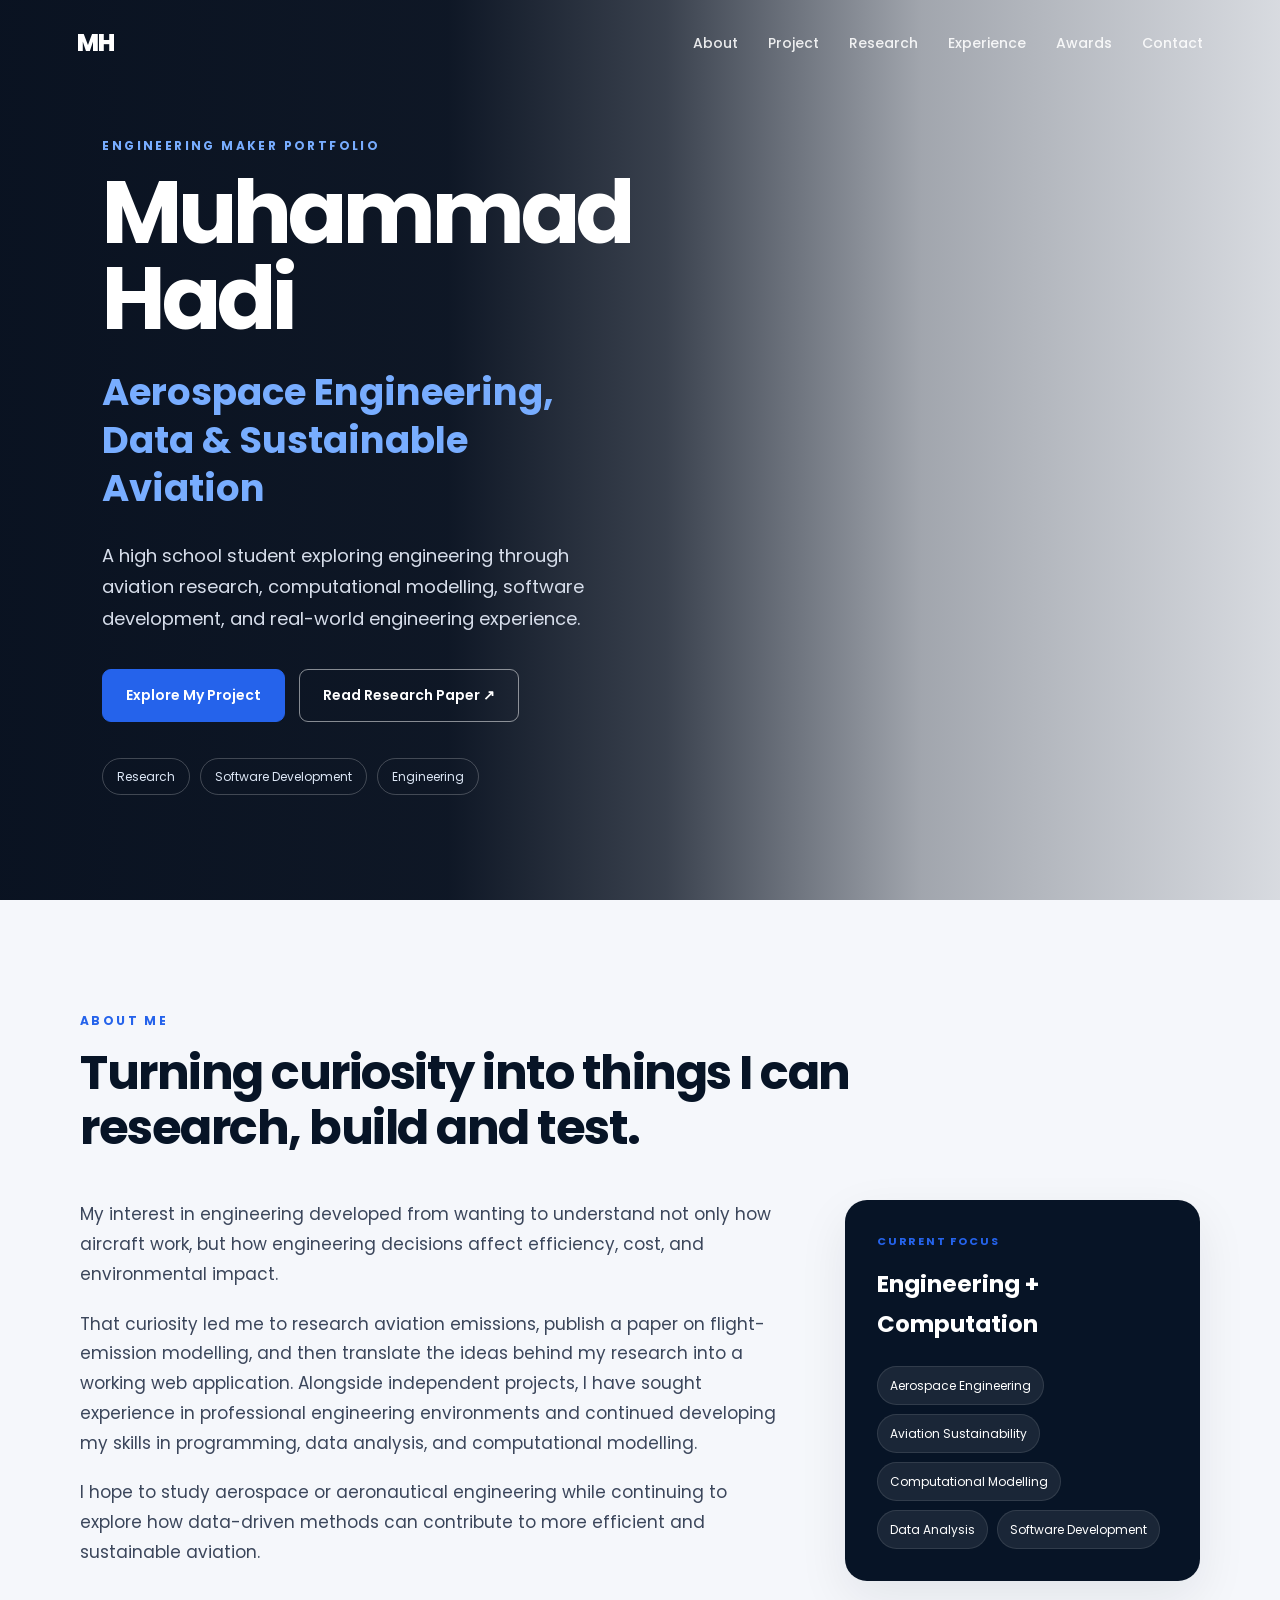
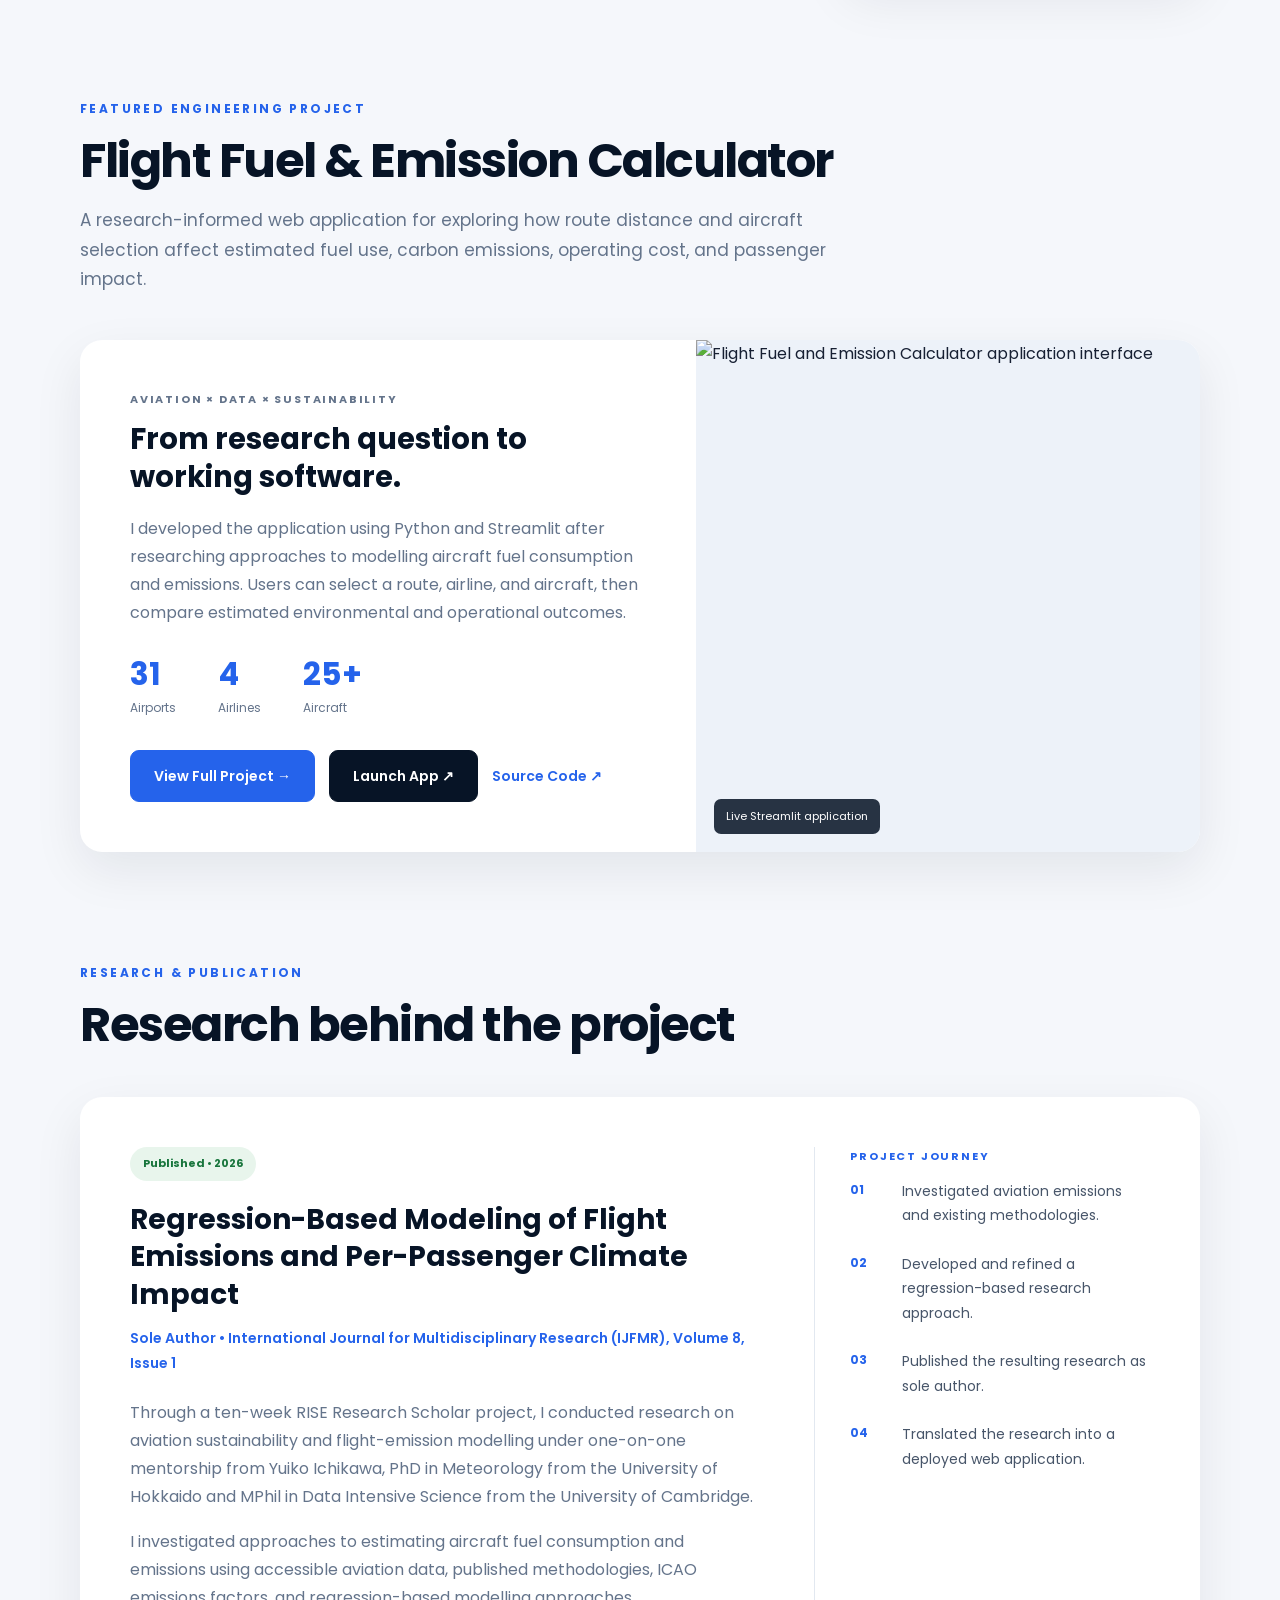
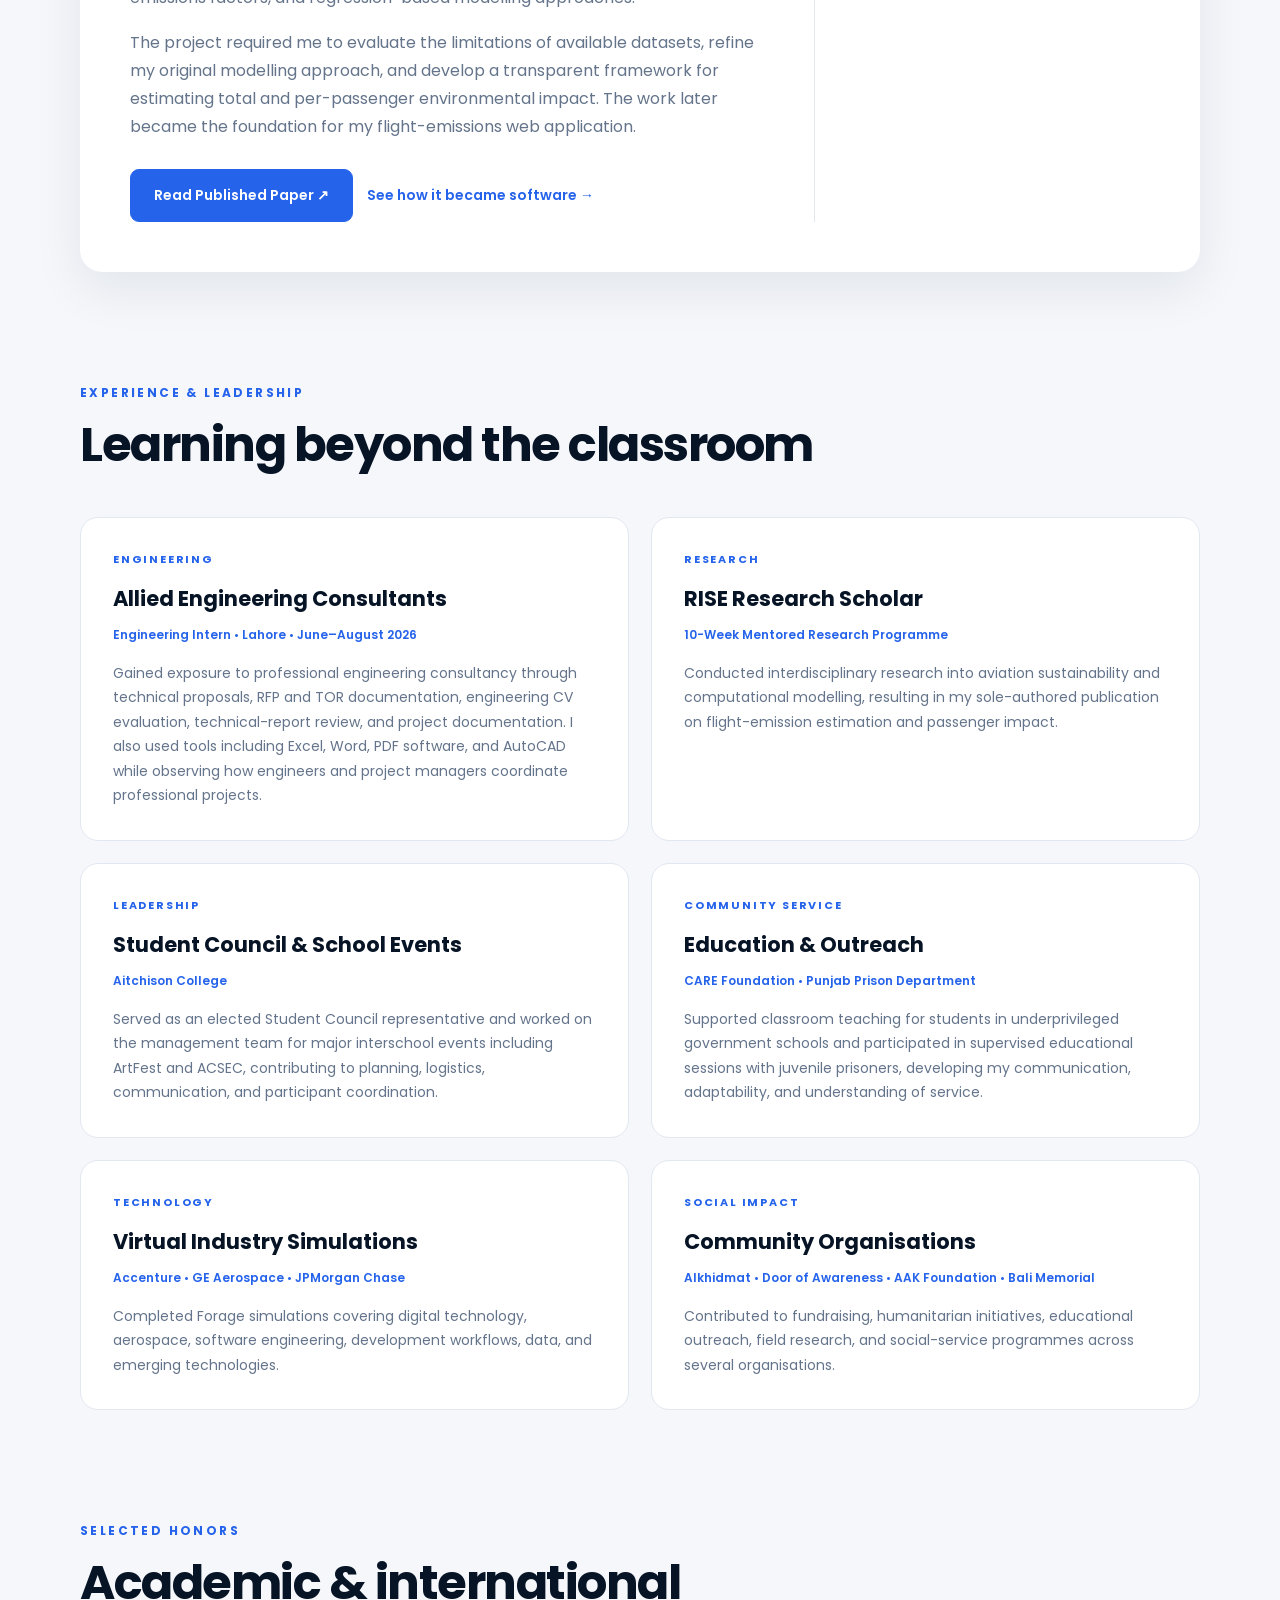
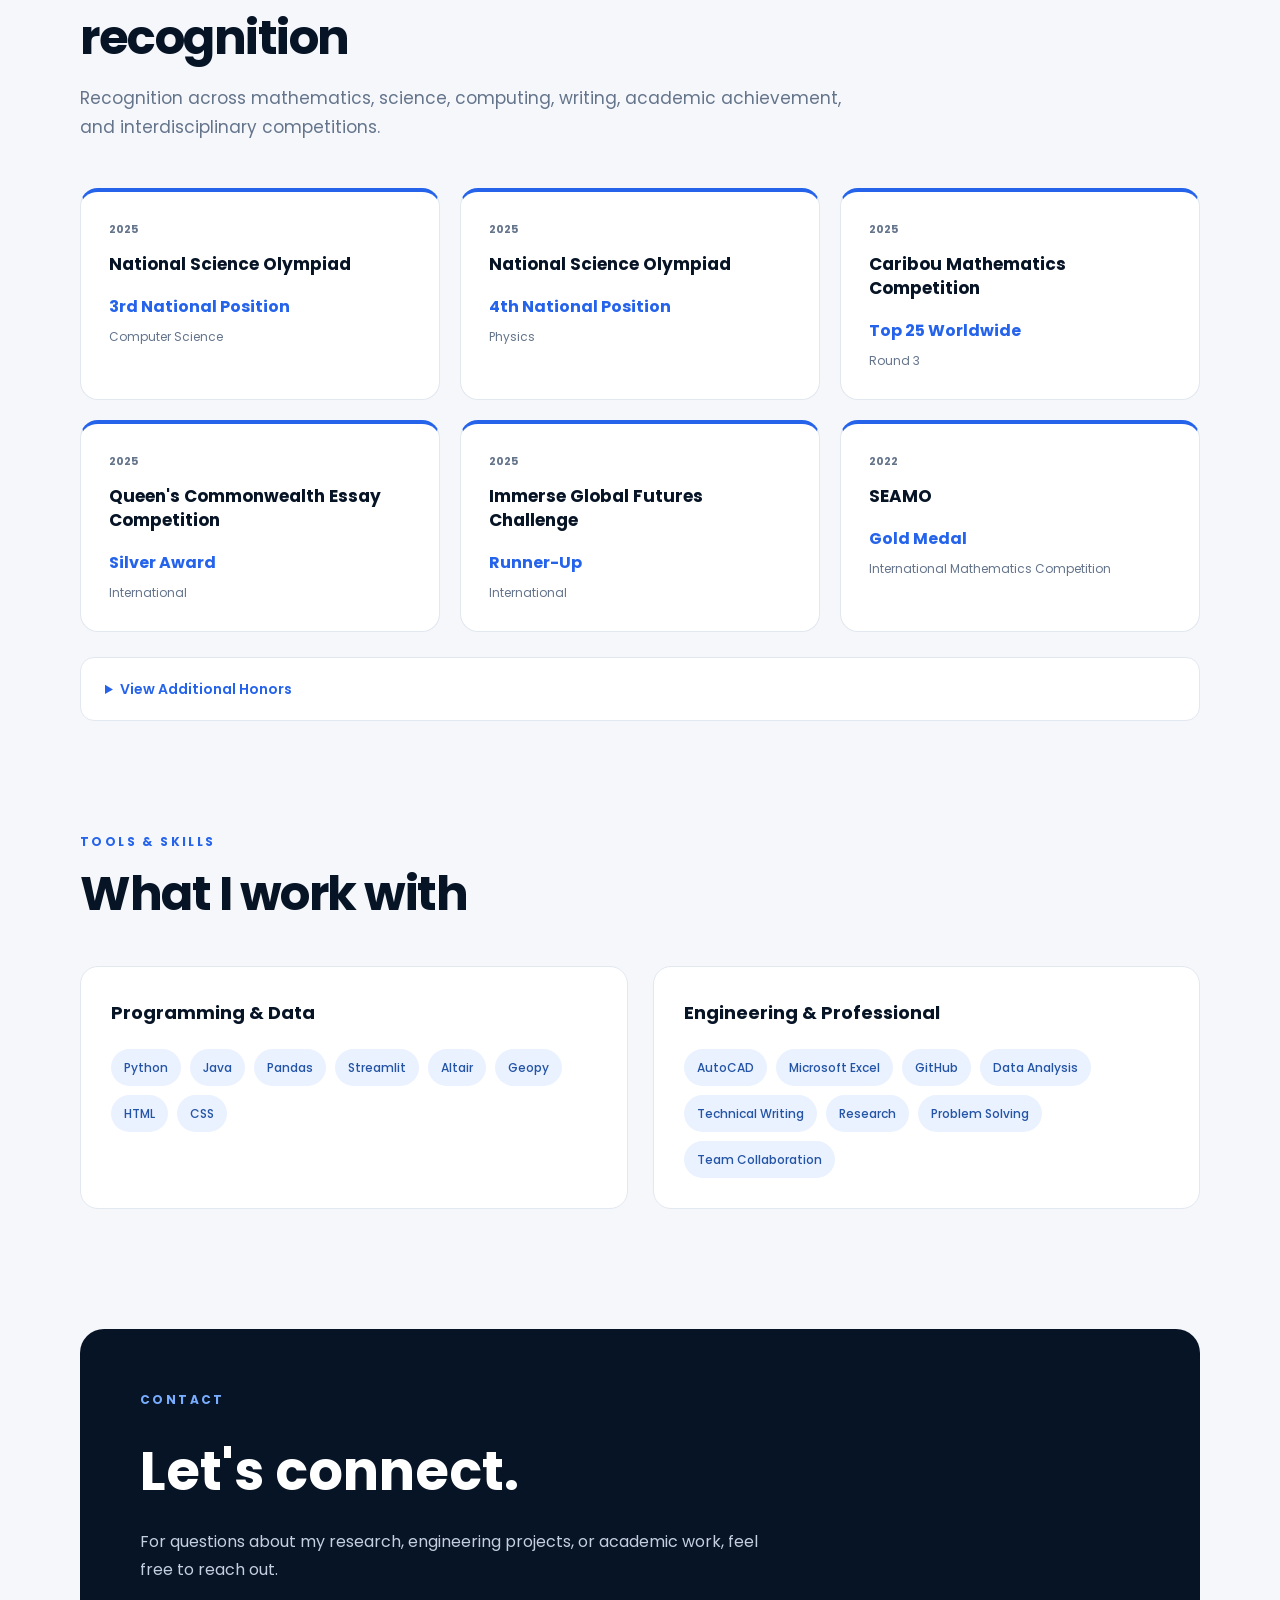
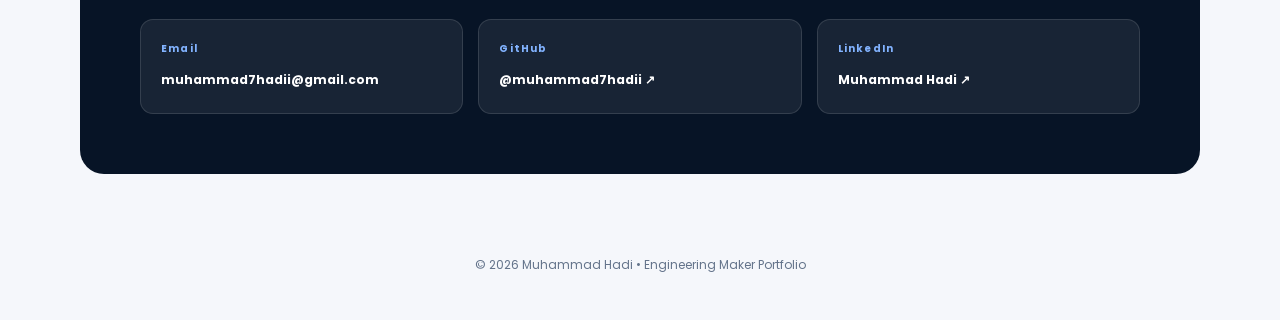
==== index.html @ c199e60f "Update index.html" ====
<!DOCTYPE html>
<html lang="en">

<head>
    <meta charset="UTF-8">
    <meta name="viewport" content="width=device-width, initial-scale=1.0">

    <title>Muhammad Hadi | Engineering Maker Portfolio</title>

    <meta
        name="description"
        content="Muhammad Hadi's engineering maker portfolio featuring aviation emissions research, software development, engineering experience, awards, and technical projects."
    >

    <link rel="preconnect" href="https://fonts.googleapis.com">
    <link rel="preconnect" href="https://fonts.gstatic.com" crossorigin>

    <link
        href="https://fonts.googleapis.com/css2?family=Poppins:wght@300;400;500;600;700;800&display=swap"
        rel="stylesheet"
    >

    <link rel="stylesheet" href="style.css">
</head>

<body>

<a class="skip-link" href="#main">Skip to content</a>


<!-- =========================================================
     HERO
========================================================= -->

<header class="hero" id="home">

    <nav class="site-nav">

        <div class="nav-inner">

            <a class="brand" href="#home">MH</a>

            <button
                class="menu-toggle"
                aria-label="Open navigation menu"
                aria-expanded="false"
                aria-controls="site-menu"
            >
                <span></span>
                <span></span>
                <span></span>
            </button>

            <div class="nav-links" id="site-menu">
                <a href="#about">About</a>
                <a href="#project">Project</a>
                <a href="#research">Research</a>
                <a href="#experience">Experience</a>
                <a href="#awards">Awards</a>
                <a href="#contact">Contact</a>
            </div>

        </div>

    </nav>


    <div class="hero-content">

        <p class="eyebrow light-eyebrow">
            ENGINEERING MAKER PORTFOLIO
        </p>

        <h1>Muhammad Hadi</h1>

        <h2>
            Aerospace Engineering,
            Data & Sustainable Aviation
        </h2>

        <p class="hero-lead">
            A high school student exploring engineering through
            aviation research, computational modelling, software
            development, and real-world engineering experience.
        </p>

        <div class="hero-buttons">

            <a href="#project" class="btn">
                Explore My Project
            </a>

            <a
                href="https://www.ijfmr.com/research-paper.php?id=67871"
                target="_blank"
                rel="noopener noreferrer"
                class="btn secondary"
            >
                Read Research Paper ↗
            </a>

        </div>

        <div class="hero-tags">
            <span>Research</span>
            <span>Software Development</span>
            <span>Engineering</span>
        </div>

    </div>

</header>


<main id="main">


<!-- =========================================================
     ABOUT
========================================================= -->

<section class="content-section" id="about">

    <div class="section-heading">

        <p class="eyebrow">ABOUT ME</p>

        <h2>
            Turning curiosity into things I can
            research, build and test.
        </h2>

    </div>


    <div class="about-grid">

        <div class="about-copy">

            <p>
                My interest in engineering developed from wanting to understand
                not only how aircraft work, but how engineering decisions affect
                efficiency, cost, and environmental impact.
            </p>

            <p>
                That curiosity led me to research aviation emissions, publish a
                paper on flight-emission modelling, and then translate the ideas
                behind my research into a working web application. Alongside
                independent projects, I have sought experience in professional
                engineering environments and continued developing my skills in
                programming, data analysis, and computational modelling.
            </p>

            <p>
                I hope to study aerospace or aeronautical engineering while
                continuing to explore how data-driven methods can contribute to
                more efficient and sustainable aviation.
            </p>

        </div>


        <aside class="focus-card">

            <p class="card-label">CURRENT FOCUS</p>

            <h3>Engineering + Computation</h3>

            <div class="focus-list">
                <span>Aerospace Engineering</span>
                <span>Aviation Sustainability</span>
                <span>Computational Modelling</span>
                <span>Data Analysis</span>
                <span>Software Development</span>
            </div>

        </aside>

    </div>

</section>


<!-- =========================================================
     FEATURED PROJECT
========================================================= -->

<section class="content-section" id="project">

    <div class="section-heading">

        <p class="eyebrow">FEATURED ENGINEERING PROJECT</p>

        <h2>Flight Fuel & Emission Calculator</h2>

        <p class="section-intro">
            A research-informed web application for exploring how route
            distance and aircraft selection affect estimated fuel use,
            carbon emissions, operating cost, and passenger impact.
        </p>

    </div>


    <div class="project-showcase">

        <div class="project-copy">

            <p class="card-label">
                AVIATION × DATA × SUSTAINABILITY
            </p>

            <h3>From research question to working software.</h3>

            <p>
                I developed the application using Python and Streamlit after
                researching approaches to modelling aircraft fuel consumption
                and emissions. Users can select a route, airline, and aircraft,
                then compare estimated environmental and operational outcomes.
            </p>


            <div class="project-stats">

                <div class="stat">
                    <strong>31</strong>
                    <span>Airports</span>
                </div>

                <div class="stat">
                    <strong>4</strong>
                    <span>Airlines</span>
                </div>

                <div class="stat">
                    <strong>25+</strong>
                    <span>Aircraft</span>
                </div>

            </div>


            <div class="button-row">

                <a
                    href="project.html"
                    target="_blank"
                    class="btn"
                >
                    View Full Project →
                </a>

                <a
                    href="https://flight-emissions-app-g4cgwpxcgribp68v5itqky.streamlit.app/"
                    target="_blank"
                    rel="noopener noreferrer"
                    class="btn dark-btn"
                >
                    Launch App ↗
                </a>

                <a
                    href="https://github.com/mhadijaz69/flight-emissions-app"
                    target="_blank"
                    rel="noopener noreferrer"
                    class="text-link"
                >
                    Source Code ↗
                </a>

            </div>

        </div>


        <div class="project-thumbnail">

            <img
                src="app-screenshot.png"
                alt="Flight Fuel and Emission Calculator application interface"
            >

            <div class="thumbnail-caption">
                Live Streamlit application
            </div>

        </div>

    </div>

</section>


<!-- =========================================================
     RESEARCH
========================================================= -->

<section class="content-section" id="research">

    <div class="section-heading">

        <p class="eyebrow">RESEARCH & PUBLICATION</p>

        <h2>Research behind the project</h2>

    </div>


    <article class="research-card">

        <div class="research-details">

            <span class="status-badge">Published • 2026</span>

            <h3>
                Regression-Based Modeling of Flight Emissions
                and Per-Passenger Climate Impact
            </h3>

            <p class="publication-line">
                Sole Author • International Journal for Multidisciplinary
                Research (IJFMR), Volume 8, Issue 1
            </p>
            
            <p>
              Through a ten-week RISE Research Scholar project, I conducted
              research on aviation sustainability and flight-emission modelling
              under one-on-one mentorship from Yuiko Ichikawa, PhD in Meteorology
              from the University of Hokkaido and MPhil in Data Intensive Science
              from the University of Cambridge.
            </p>

             <p>
             I investigated approaches to estimating aircraft fuel consumption
             and emissions using accessible aviation data, published methodologies,
             ICAO emissions factors, and regression-based modelling approaches.
            </p>

            <p>
                The project required me to evaluate the limitations of available
                datasets, refine my original modelling approach, and develop a
                transparent framework for estimating total and per-passenger
                environmental impact. The work later became the foundation for
                my flight-emissions web application.
            </p>


            <div class="button-row">

                <a
                    href="https://www.ijfmr.com/research-paper.php?id=67871"
                    target="_blank"
                    rel="noopener noreferrer"
                    class="btn"
                >
                    Read Published Paper ↗
                </a>

                <a href="project.html" class="text-link">
                    See how it became software →
                </a>

            </div>

        </div>


        <div class="research-journey">

            <p class="card-label">PROJECT JOURNEY</p>

            <div class="journey-item">
                <span>01</span>
                <p>Investigated aviation emissions and existing methodologies.</p>
            </div>

            <div class="journey-item">
                <span>02</span>
                <p>Developed and refined a regression-based research approach.</p>
            </div>

            <div class="journey-item">
                <span>03</span>
                <p>Published the resulting research as sole author.</p>
            </div>

            <div class="journey-item">
                <span>04</span>
                <p>Translated the research into a deployed web application.</p>
            </div>

        </div>

    </article>

</section>


<!-- =========================================================
     EXPERIENCE
========================================================= -->

<section class="content-section" id="experience">

    <div class="section-heading">

        <p class="eyebrow">EXPERIENCE & LEADERSHIP</p>

        <h2>Learning beyond the classroom</h2>

    </div>


    <div class="experience-grid">


        <article class="experience-card">

            <p class="card-label">ENGINEERING</p>

            <h3>Allied Engineering Consultants</h3>

            <p class="experience-meta">
                Engineering Intern • Lahore • June–August 2026
            </p>

            <p>
                Gained exposure to professional engineering consultancy through
                technical proposals, RFP and TOR documentation, engineering CV
                evaluation, technical-report review, and project documentation.
                I also used tools including Excel, Word, PDF software, and
                AutoCAD while observing how engineers and project managers
                coordinate professional projects.
            </p>

        </article>


        <article class="experience-card">

            <p class="card-label">RESEARCH</p>

            <h3>RISE Research Scholar</h3>

            <p class="experience-meta">
                10-Week Mentored Research Programme
            </p>

            <p>
                Conducted interdisciplinary research into aviation sustainability
                and computational modelling, resulting in my sole-authored
                publication on flight-emission estimation and passenger impact.
            </p>

        </article>


        <article class="experience-card">

            <p class="card-label">LEADERSHIP</p>

            <h3>Student Council & School Events</h3>

            <p class="experience-meta">
                Aitchison College
            </p>

            <p>
                Served as an elected Student Council representative and worked
                on the management team for major interschool events including
                ArtFest and ACSEC, contributing to planning, logistics,
                communication, and participant coordination.
            </p>

        </article>


        <article class="experience-card">

            <p class="card-label">COMMUNITY SERVICE</p>

            <h3>Education & Outreach</h3>

            <p class="experience-meta">
                CARE Foundation • Punjab Prison Department
            </p>

            <p>
                Supported classroom teaching for students in underprivileged
                government schools and participated in supervised educational
                sessions with juvenile prisoners, developing my communication,
                adaptability, and understanding of service.
            </p>

        </article>


        <article class="experience-card">

            <p class="card-label">TECHNOLOGY</p>

            <h3>Virtual Industry Simulations</h3>

            <p class="experience-meta">
                Accenture • GE Aerospace • JPMorgan Chase
            </p>

            <p>
                Completed Forage simulations covering digital technology,
                aerospace, software engineering, development workflows,
                data, and emerging technologies.
            </p>

        </article>


        <article class="experience-card">

            <p class="card-label">SOCIAL IMPACT</p>

            <h3>Community Organisations</h3>

            <p class="experience-meta">
                Alkhidmat • Door of Awareness • AAK Foundation • Bali Memorial
            </p>

            <p>
                Contributed to fundraising, humanitarian initiatives,
                educational outreach, field research, and social-service
                programmes across several organisations.
            </p>

        </article>

    </div>

</section>


<!-- =========================================================
     AWARDS
========================================================= -->

<section class="content-section" id="awards">

    <div class="section-heading">

        <p class="eyebrow">SELECTED HONORS</p>

        <h2>Academic & international recognition</h2>

        <p class="section-intro">
            Recognition across mathematics, science, computing,
            writing, academic achievement, and interdisciplinary competitions.
        </p>

    </div>


    <div class="award-grid">

        <article class="award-card">
            <span class="award-year">2025</span>
            <h3>National Science Olympiad</h3>
            <strong>3rd National Position</strong>
            <p>Computer Science</p>
        </article>

        <article class="award-card">
            <span class="award-year">2025</span>
            <h3>National Science Olympiad</h3>
            <strong>4th National Position</strong>
            <p>Physics</p>
        </article>

        <article class="award-card">
            <span class="award-year">2025</span>
            <h3>Caribou Mathematics Competition</h3>
            <strong>Top 25 Worldwide</strong>
            <p>Round 3</p>
        </article>

        <article class="award-card">
            <span class="award-year">2025</span>
            <h3>Queen's Commonwealth Essay Competition</h3>
            <strong>Silver Award</strong>
            <p>International</p>
        </article>

        <article class="award-card">
            <span class="award-year">2025</span>
            <h3>Immerse Global Futures Challenge</h3>
            <strong>Runner-Up</strong>
            <p>International</p>
        </article>

        <article class="award-card">
            <span class="award-year">2022</span>
            <h3>SEAMO</h3>
            <strong>Gold Medal</strong>
            <p>International Mathematics Competition</p>
        </article>

    </div>


    <details class="additional-awards">

        <summary>View Additional Honors</summary>

        <div class="additional-awards-grid">

            <div>
                <strong>Aitchison College Academic Blazer</strong>
                <span>Outstanding O-Level Academic Achievement • 2025</span>
            </div>

            <div>
                <strong>Immerse Education Essay Competition</strong>
                <span>Honours List • 2025</span>
            </div>

            <div>
                <strong>TeenEagle</strong>
                <span>Honourable Mention • International • 2025</span>
            </div>

            <div>
                <strong>Owlypia</strong>
                <span>Bronze Winner • International • 2025</span>
            </div>

            <div>
                <strong>Caribou Mathematics Competition</strong>
                <span>Top 40 Worldwide • Round 2 • 2024</span>
            </div>

            <div>
                <strong>International Maths Challenge</strong>
                <span>Honourable Mention • Category 4 • 2024</span>
            </div>

            <div>
                <strong>National Science Olympiad</strong>
                <span>Certificate of Appreciation • 2024</span>
            </div>

            <div>
                <strong>IKLC</strong>
                <span>Special Ballpoint Award • 2022</span>
            </div>

            <div>
                <strong>IKSC</strong>
                <span>Special Ballpoint Award • 2022</span>
            </div>

            <div>
                <strong>Kangaroo Mathematics Contest</strong>
                <span>Happy Cube Award • 2022</span>
            </div>

        </div>

    </details>

</section>


<!-- =========================================================
     SKILLS
========================================================= -->

<section class="content-section" id="skills">

    <div class="section-heading">

        <p class="eyebrow">TOOLS & SKILLS</p>

        <h2>What I work with</h2>

    </div>


    <div class="skills-wrapper">

        <div class="skill-group">

            <h3>Programming & Data</h3>

            <div class="skill-tags">
                <span>Python</span>
                <span>Java</span>
                <span>Pandas</span>
                <span>Streamlit</span>
                <span>Altair</span>
                <span>Geopy</span>
                <span>HTML</span>
                <span>CSS</span>
            </div>

        </div>


        <div class="skill-group">

            <h3>Engineering & Professional</h3>

            <div class="skill-tags">
                <span>AutoCAD</span>
                <span>Microsoft Excel</span>
                <span>GitHub</span>
                <span>Data Analysis</span>
                <span>Technical Writing</span>
                <span>Research</span>
                <span>Problem Solving</span>
                <span>Team Collaboration</span>
            </div>

        </div>

    </div>

</section>


<!-- =========================================================
     CONTACT
========================================================= -->

<section class="contact-section" id="contact">

    <p class="eyebrow light-eyebrow">CONTACT</p>

    <h2>Let's connect.</h2>

    <p>
        For questions about my research, engineering projects,
        or academic work, feel free to reach out.
    </p>


    <div class="contact-links">

        <a
            href="mailto:muhammad7hadii@gmail.com"
            class="contact-card"
        >
            <span>Email</span>
            <strong>muhammad7hadii@gmail.com</strong>
        </a>


        <a
            href="https://github.com/mhadijaz69"
            target="_blank"
            rel="noopener noreferrer"
            class="contact-card"
        >
            <span>GitHub</span>
            <strong>@muhammad7hadii ↗</strong>
        </a>


        <a
            href="https://www.linkedin.com/in/muhammad-hadi-9a4661386/"
            target="_blank"
            rel="noopener noreferrer"
            class="contact-card"
        >
            <span>LinkedIn</span>
            <strong>Muhammad Hadi ↗</strong>
        </a>

    </div>

</section>


</main>


<footer>

    <p>
        © <span id="year">2026</span> Muhammad Hadi
        • Engineering Maker Portfolio
    </p>

</footer>


<script src="script.js"></script>

</body>

</html>
---- style.css ----
/* =========================================================
   VARIABLES
========================================================= */

:root {
    --navy: #071426;
    --navy-light: #102542;
    --blue: #2563eb;
    --blue-dark: #1d4ed8;
    --blue-light: #eaf2ff;

    --text: #172033;
    --muted: #64748b;

    --background: #f5f7fb;
    --white: #ffffff;
    --border: #e2e8f0;

    --shadow:
        0 18px 50px rgba(15, 23, 42, 0.08);

    --radius: 22px;
}


/* =========================================================
   RESET
========================================================= */

* {
    margin: 0;
    padding: 0;
    box-sizing: border-box;
}

html {
    scroll-behavior: smooth;
}

body {
    font-family: "Poppins", sans-serif;
    background: var(--background);
    color: var(--text);
    line-height: 1.75;
    overflow-x: hidden;
}

img {
    max-width: 100%;
}

a {
    color: inherit;
}

button,
a {
    -webkit-tap-highlight-color: transparent;
}

.skip-link {
    position: absolute;
    top: -60px;
    left: 20px;
    background: white;
    color: black;
    padding: 10px 15px;
    z-index: 9999;
}

.skip-link:focus {
    top: 20px;
}


/* =========================================================
   NAVIGATION
========================================================= */

.site-nav {
    position: absolute;
    top: 0;
    left: 0;
    width: 100%;
    z-index: 1000;
    padding: 22px 6%;
}

.nav-inner {
    max-width: 1250px;
    margin: auto;
    display: flex;
    align-items: center;
    justify-content: space-between;
}

.brand {
    color: white;
    text-decoration: none;
    font-weight: 800;
    font-size: 24px;
    letter-spacing: -1px;
}

.nav-links {
    display: flex;
    align-items: center;
    gap: 30px;
}

.nav-links a {
    color: rgba(255,255,255,0.88);
    text-decoration: none;
    font-size: 14px;
    font-weight: 500;
    transition: 0.25s ease;
}

.nav-links a:hover {
    color: #7db2ff;
}

.menu-toggle {
    display: none;
    background: transparent;
    border: 0;
    cursor: pointer;
}

.menu-toggle span {
    display: block;
    width: 26px;
    height: 2px;
    background: white;
    margin: 6px 0;
}


/* =========================================================
   HERO
========================================================= */

.hero {
    min-height: 100vh;
    position: relative;

    display: flex;
    align-items: center;

    background:
        linear-gradient(
            90deg,
            rgba(5, 14, 29, 0.98) 0%,
            rgba(5, 14, 29, 0.96) 35%,
            rgba(5, 14, 29, 0.78) 52%,
            rgba(5, 14, 29, 0.35) 72%,
            rgba(5, 14, 29, 0.12) 100%
        ),
        url("hero-image.png");

    background-size: cover;
    background-position: right center;
    background-repeat: no-repeat;

    padding: 120px 8% 90px;
}

.hero-content {
    width: 48%;
    max-width: 650px;
    color: white;
}

.eyebrow {
    color: var(--blue);
    font-size: 12px;
    font-weight: 700;
    letter-spacing: 2.4px;
    margin-bottom: 14px;
}

.light-eyebrow {
    color: #78adff;
}

.hero h1 {
    font-size: clamp(56px, 7vw, 88px);
    line-height: 0.98;
    letter-spacing: -4px;
    margin-bottom: 25px;
}

.hero h2 {
    color: #78adff;
    font-size: clamp(25px, 3vw, 37px);
    line-height: 1.3;
    margin-bottom: 28px;
}

.hero-lead {
    max-width: 590px;
    font-size: 18px;
    color: #d7deeb;
    margin-bottom: 35px;
}

.hero-buttons,
.button-row {
    display: flex;
    align-items: center;
    gap: 14px;
    flex-wrap: wrap;
}

.hero-tags {
    margin-top: 36px;
    display: flex;
    flex-wrap: wrap;
    gap: 10px;
}

.hero-tags span {
    border: 1px solid rgba(255,255,255,0.22);
    color: #dce6f5;
    border-radius: 100px;
    padding: 7px 14px;
    font-size: 12px;
}


/* =========================================================
   BUTTONS
========================================================= */

.btn {
    display: inline-block;
    padding: 13px 23px;
    border-radius: 9px;

    background: var(--blue);
    color: white;

    text-decoration: none;
    font-weight: 600;
    font-size: 14px;

    border: 1px solid var(--blue);

    transition:
        transform 0.2s ease,
        background 0.2s ease,
        box-shadow 0.2s ease;
}

.btn:hover {
    background: var(--blue-dark);
    transform: translateY(-2px);
    box-shadow: 0 10px 25px rgba(37,99,235,0.25);
}

.secondary {
    background: transparent;
    border-color: rgba(255,255,255,0.5);
}

.secondary:hover {
    background: white;
    color: var(--navy);
    border-color: white;
}

.dark-btn {
    background: var(--navy);
    border-color: var(--navy);
}

.dark-btn:hover {
    background: #122540;
}

.text-link {
    color: var(--blue);
    font-weight: 600;
    font-size: 14px;
    text-decoration: none;
}

.text-link:hover {
    text-decoration: underline;
}


/* =========================================================
   GENERAL SECTIONS
========================================================= */

.content-section {
    width: min(1120px, 88%);
    margin: 110px auto;
}

.section-heading {
    max-width: 770px;
    margin-bottom: 45px;
}

.section-heading h2 {
    font-size: clamp(34px, 4vw, 48px);
    line-height: 1.15;
    letter-spacing: -1.5px;
    color: var(--navy);
    margin-bottom: 18px;
}

.section-intro {
    color: var(--muted);
    font-size: 17px;
}

.card-label {
    color: var(--blue);
    font-size: 11px;
    font-weight: 700;
    letter-spacing: 1.8px;
    margin-bottom: 12px;
}


/* =========================================================
   ABOUT
========================================================= */

.about-grid {
    display: grid;
    grid-template-columns: 1.6fr 0.8fr;
    gap: 55px;
    align-items: start;
}

.about-copy p {
    font-size: 17px;
    color: #3b465b;
    margin-bottom: 20px;
}

.focus-card {
    background: var(--navy);
    color: white;
    padding: 32px;
    border-radius: var(--radius);
    box-shadow: var(--shadow);
}

.focus-card h3 {
    font-size: 23px;
    margin-bottom: 22px;
}

.focus-list {
    display: flex;
    flex-wrap: wrap;
    gap: 9px;
}

.focus-list span {
    background: rgba(255,255,255,0.08);
    border: 1px solid rgba(255,255,255,0.1);
    padding: 8px 12px;
    border-radius: 100px;
    font-size: 12px;
}


/* =========================================================
   PROJECT
========================================================= */

.project-showcase {
    background: white;
    border-radius: var(--radius);
    box-shadow: var(--shadow);
    overflow: hidden;

    display: grid;
    grid-template-columns: 1.1fr 0.9fr;
}

.project-copy {
    padding: 50px;
}

.project-copy h3 {
    font-size: 29px;
    line-height: 1.3;
    margin-bottom: 18px;
    color: var(--navy);
}

.project-copy > p {
    color: var(--muted);
}

.project-stats {
    display: flex;
    gap: 42px;
    margin: 32px 0;
}

.stat {
    display: flex;
    flex-direction: column;
}

.stat strong {
    color: var(--blue);
    font-size: 31px;
    line-height: 1;
}

.stat span {
    color: var(--muted);
    font-size: 12px;
    margin-top: 7px;
}

.project-thumbnail {
    position: relative;
    min-height: 420px;
    background: #edf2f9;
    overflow: hidden;
}

.project-thumbnail img {
    width: 100%;
    height: 100%;
    min-height: 420px;
    object-fit: cover;
    object-position: top center;
    display: block;
}

.thumbnail-caption {
    position: absolute;
    bottom: 18px;
    left: 18px;

    padding: 8px 12px;
    border-radius: 7px;

    color: white;
    background: rgba(7,20,38,0.86);

    font-size: 11px;
}


/* =========================================================
   RESEARCH
========================================================= */

.research-card {
    display: grid;
    grid-template-columns: 1.5fr 0.8fr;
    gap: 55px;

    background: white;
    padding: 50px;
    border-radius: var(--radius);
    box-shadow: var(--shadow);
}

.status-badge {
    display: inline-block;
    background: #e8f5ec;
    color: #18753c;
    border-radius: 100px;
    padding: 7px 13px;
    font-size: 11px;
    font-weight: 700;
    margin-bottom: 20px;
}

.research-details h3 {
    color: var(--navy);
    font-size: 28px;
    line-height: 1.35;
    margin-bottom: 12px;
}

.publication-line {
    color: var(--blue);
    font-weight: 600;
    font-size: 14px;
    margin-bottom: 24px;
}

.mentor-line {
    color: var(--navy);
    font-weight: 600;
    font-size: 14px;
    margin-bottom: 4px;
}

.mentor-credentials {
    color: var(--muted);
    font-size: 12px;
    margin-bottom: 24px;
}

.research-details > p:not(.publication-line) {
    color: var(--muted);
    margin-bottom: 17px;
}

.research-details .button-row {
    margin-top: 28px;
}

.research-journey {
    padding-left: 35px;
    border-left: 1px solid var(--border);
}

.journey-item {
    display: grid;
    grid-template-columns: 38px 1fr;
    gap: 14px;
    margin-bottom: 24px;
}

.journey-item span {
    color: var(--blue);
    font-weight: 700;
    font-size: 12px;
}

.journey-item p {
    color: #475569;
    font-size: 14px;
}


/* =========================================================
   EXPERIENCE
========================================================= */

.experience-grid {
    display: grid;
    grid-template-columns: repeat(2, 1fr);
    gap: 22px;
}

.experience-card {
    background: white;
    padding: 32px;
    border-radius: 18px;
    border: 1px solid var(--border);
    transition: 0.25s ease;
}

.experience-card:hover {
    transform: translateY(-4px);
    box-shadow: var(--shadow);
}

.experience-card h3 {
    color: var(--navy);
    font-size: 21px;
    margin-bottom: 6px;
}

.experience-meta {
    color: var(--blue);
    font-size: 12px;
    font-weight: 600;
    margin-bottom: 16px;
}

.experience-card > p:last-child {
    color: var(--muted);
    font-size: 14px;
}


/* =========================================================
   AWARDS
========================================================= */

.award-grid {
    display: grid;
    grid-template-columns: repeat(3, 1fr);
    gap: 20px;
}

.award-card {
    background: white;
    padding: 28px;
    min-height: 205px;

    border-radius: 18px;
    border: 1px solid var(--border);
    border-top: 4px solid var(--blue);

    transition: 0.25s ease;
}

.award-card:hover {
    transform: translateY(-5px);
    box-shadow: var(--shadow);
}

.award-year {
    display: block;
    color: var(--muted);
    font-size: 11px;
    font-weight: 700;
    margin-bottom: 14px;
}

.award-card h3 {
    color: var(--navy);
    font-size: 17px;
    line-height: 1.4;
    margin-bottom: 16px;
}

.award-card strong {
    display: block;
    color: var(--blue);
    font-size: 16px;
    margin-bottom: 5px;
}

.award-card p {
    color: var(--muted);
    font-size: 12px;
}

.additional-awards {
    margin-top: 25px;
    background: white;
    border: 1px solid var(--border);
    border-radius: 14px;
}

.additional-awards summary {
    cursor: pointer;
    padding: 19px 24px;
    color: var(--blue);
    font-size: 14px;
    font-weight: 600;
}

.additional-awards-grid {
    border-top: 1px solid var(--border);
    padding: 25px;

    display: grid;
    grid-template-columns: repeat(2, 1fr);
    gap: 20px;
}

.additional-awards-grid div {
    display: flex;
    flex-direction: column;
    gap: 5px;
}

.additional-awards-grid strong {
    font-size: 14px;
}

.additional-awards-grid span {
    color: var(--muted);
    font-size: 12px;
}


/* =========================================================
   SKILLS
========================================================= */

.skills-wrapper {
    display: grid;
    grid-template-columns: repeat(2, 1fr);
    gap: 25px;
}

.skill-group {
    background: white;
    border-radius: 18px;
    border: 1px solid var(--border);
    padding: 30px;
}

.skill-group h3 {
    color: var(--navy);
    font-size: 18px;
    margin-bottom: 20px;
}

.skill-tags {
    display: flex;
    flex-wrap: wrap;
    gap: 9px;
}

.skill-tags span {
    background: var(--blue-light);
    color: #2454a5;

    border-radius: 100px;
    padding: 8px 13px;

    font-size: 12px;
    font-weight: 500;
}


/* =========================================================
   CONTACT
========================================================= */

.contact-section {
    background: var(--navy);
    width: min(1120px, 88%);
    margin: 120px auto 60px;

    padding: 60px;

    color: white;
    border-radius: 24px;
}

.contact-section h2 {
    font-size: clamp(36px, 5vw, 54px);
    margin-bottom: 10px;
}

.contact-section > p:not(.eyebrow) {
    color: #c4cfdf;
    max-width: 650px;
}

.contact-links {
    display: grid;
    grid-template-columns: repeat(3, 1fr);
    gap: 15px;
    margin-top: 35px;
}

.contact-card {
    text-decoration: none;

    background: rgba(255,255,255,0.07);
    border: 1px solid rgba(255,255,255,0.12);

    padding: 20px;
    border-radius: 13px;

    transition: 0.2s ease;
}

.contact-card:hover {
    background: rgba(255,255,255,0.12);
    transform: translateY(-3px);
}

.contact-card span {
    display: block;
    color: #82b3ff;
    font-size: 10px;
    font-weight: 700;
    letter-spacing: 1.2px;
    margin-bottom: 7px;
}

.contact-card strong {
    font-size: 12px;
}


/* =========================================================
   FOOTER
========================================================= */

footer {
    text-align: center;
    color: var(--muted);
    padding: 20px 20px 45px;
    font-size: 12px;
}


/* =========================================================
   PROJECT PAGE
========================================================= */

.project-page-nav {
    position: relative;
    background: var(--navy);
}

.project-hero {
    padding: 90px 8% 80px;
    background:
        linear-gradient(
            135deg,
            #071426,
            #102b4e
        );

    color: white;
}

.project-hero-inner {
    width: min(1050px, 100%);
    margin: auto;
}

.project-hero h1 {
    max-width: 850px;

    font-size: clamp(42px, 6vw, 70px);
    line-height: 1.05;
    letter-spacing: -2px;

    margin-bottom: 20px;
}

.project-hero p {
    max-width: 760px;
    color: #cfdae8;
    font-size: 17px;
}

.project-hero .button-row {
    margin-top: 30px;
}

.case-section {
    width: min(1050px, 88%);
    margin: 90px auto;
}

.case-section h2 {
    color: var(--navy);
    font-size: clamp(30px, 4vw, 42px);
    line-height: 1.2;
    margin-bottom: 25px;
}

.case-section > p {
    color: var(--muted);
    max-width: 850px;
    margin-bottom: 18px;
}

.case-grid {
    display: grid;
    grid-template-columns: repeat(2, 1fr);
    gap: 22px;
}

.case-card {
    background: white;
    border: 1px solid var(--border);
    padding: 30px;
    border-radius: 18px;
}

.case-card h3 {
    color: var(--navy);
    font-size: 20px;
    margin-bottom: 12px;
}

.case-card p {
    color: var(--muted);
    font-size: 14px;
}

.process-grid {
    display: grid;
    grid-template-columns: repeat(4, 1fr);
    gap: 18px;
}

.process-card {
    background: white;
    border-radius: 16px;
    padding: 25px;
    border: 1px solid var(--border);
}

.process-number {
    color: var(--blue);
    font-size: 12px;
    font-weight: 700;
    display: block;
    margin-bottom: 18px;
}

.process-card h3 {
    font-size: 17px;
    color: var(--navy);
    margin-bottom: 10px;
}

.process-card p {
    color: var(--muted);
    font-size: 12px;
}

.app-shot-shell {
    background: #dce5f0;
    padding: 14px;
    border-radius: 20px;
    box-shadow: var(--shadow);

    max-height: 650px;
    overflow-y: auto;
}

.app-shot-shell img {
    display: block;
    width: 100%;
    border-radius: 11px;
}

.model-note {
    margin-top: 25px;
    background: #fff8e5;
    border-left: 4px solid #e8a315;
    padding: 20px;
    border-radius: 8px;
}

.model-note strong {
    color: #825a05;
}

.model-note p {
    margin-top: 7px;
    color: #725f35;
    font-size: 13px;
}


/* =========================================================
   TABLET
========================================================= */

@media (max-width: 950px) {

    .hero {
        padding-left: 7%;
        padding-right: 7%;
        background-position: 65% center;
    }

    .hero-content {
        width: 65%;
    }

    .about-grid,
    .project-showcase,
    .research-card {
        grid-template-columns: 1fr;
    }

    .project-thumbnail {
        min-height: 330px;
    }

    .project-thumbnail img {
        min-height: 330px;
        max-height: 420px;
    }

    .research-journey {
        padding-left: 0;
        padding-top: 30px;
        border-left: 0;
        border-top: 1px solid var(--border);
    }

    .award-grid {
        grid-template-columns: repeat(2, 1fr);
    }

    .process-grid {
        grid-template-columns: repeat(2, 1fr);
    }

    .contact-links {
        grid-template-columns: 1fr;
    }

}


/* =========================================================
   MOBILE
========================================================= */

@media (max-width: 720px) {

    .site-nav {
        padding: 18px 24px;
    }

    .menu-toggle {
        display: block;
    }

    .nav-links {
        position: absolute;
        top: 67px;
        right: 22px;

        width: min(270px, calc(100vw - 44px));

        background: rgba(7,20,38,0.97);

        padding: 18px;
        border-radius: 14px;

        display: none;
        flex-direction: column;
        align-items: flex-start;
        gap: 8px;

        box-shadow: 0 15px 40px rgba(0,0,0,0.25);
    }

    .nav-links.open {
        display: flex;
    }

    .nav-links a {
        width: 100%;
        padding: 10px 8px;
    }

    .hero {
        min-height: 100vh;

        padding:
            120px
            24px
            65px;

        background-position: 68% center;
    }

    .hero::before {
        content: "";
        position: absolute;
        inset: 0;
        background: rgba(5,14,29,0.18);
    }

    .hero-content {
        position: relative;
        z-index: 2;
        width: 100%;
    }

    .hero h1 {
        font-size: 52px;
        letter-spacing: -2px;
    }

    .hero h2 {
        font-size: 25px;
    }

    .hero-lead {
        font-size: 15px;
    }

    .hero-buttons {
        align-items: stretch;
        flex-direction: column;
        max-width: 280px;
    }

    .hero-buttons .btn {
        text-align: center;
    }

    .content-section {
        width: 90%;
        margin: 75px auto;
    }

    .section-heading {
        margin-bottom: 30px;
    }

    .about-grid {
        gap: 25px;
    }

    .project-copy {
        padding: 30px 25px;
    }

    .project-stats {
        gap: 25px;
        flex-wrap: wrap;
    }

    .button-row {
        align-items: flex-start;
    }

    .research-card {
        padding: 30px 25px;
        gap: 30px;
    }

    .experience-grid,
    .award-grid,
    .skills-wrapper,
    .additional-awards-grid,
    .case-grid,
    .process-grid {
        grid-template-columns: 1fr;
    }

    .contact-section {
        width: 90%;
        padding: 38px 25px;
        margin-top: 80px;
    }

    .project-hero {
        padding:
            70px
            25px
            65px;
    }

    .project-hero h1 {
        font-size: 43px;
    }

    .case-section {
        width: 90%;
        margin: 70px auto;
    }

}
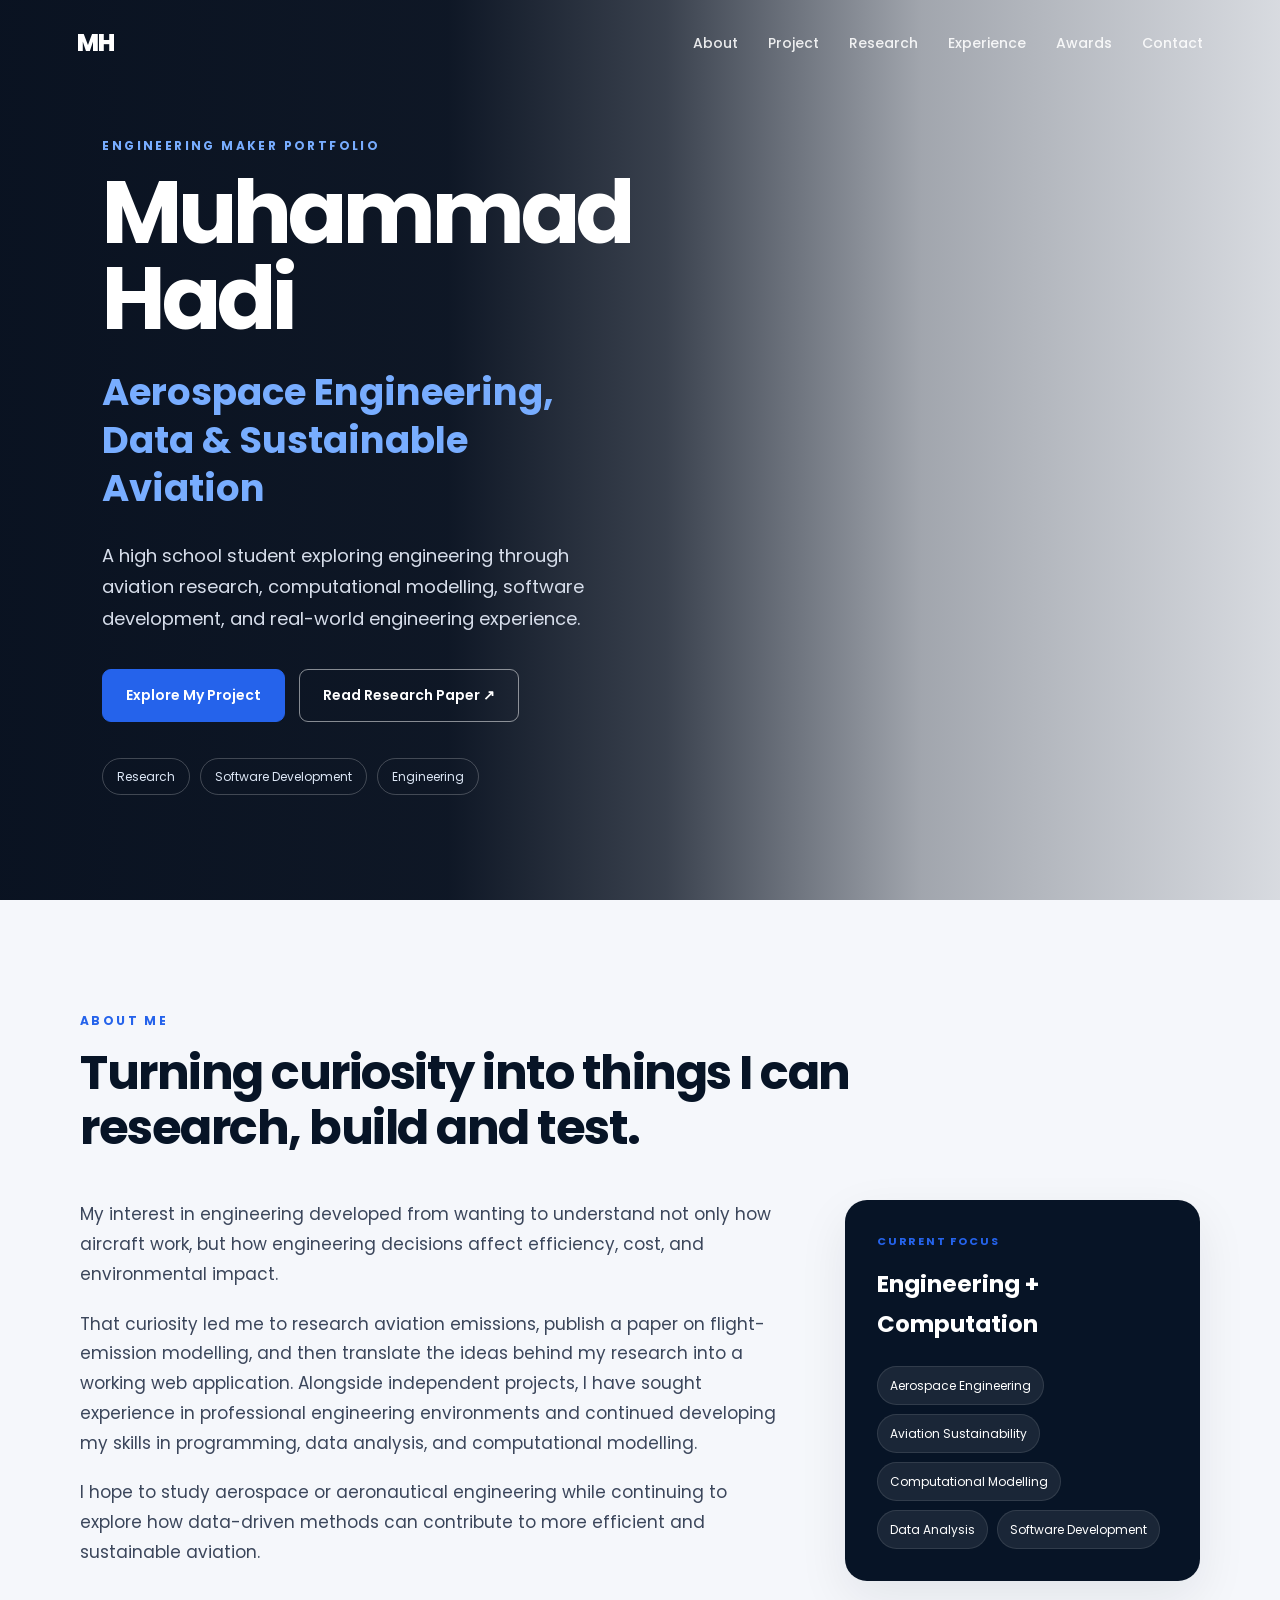
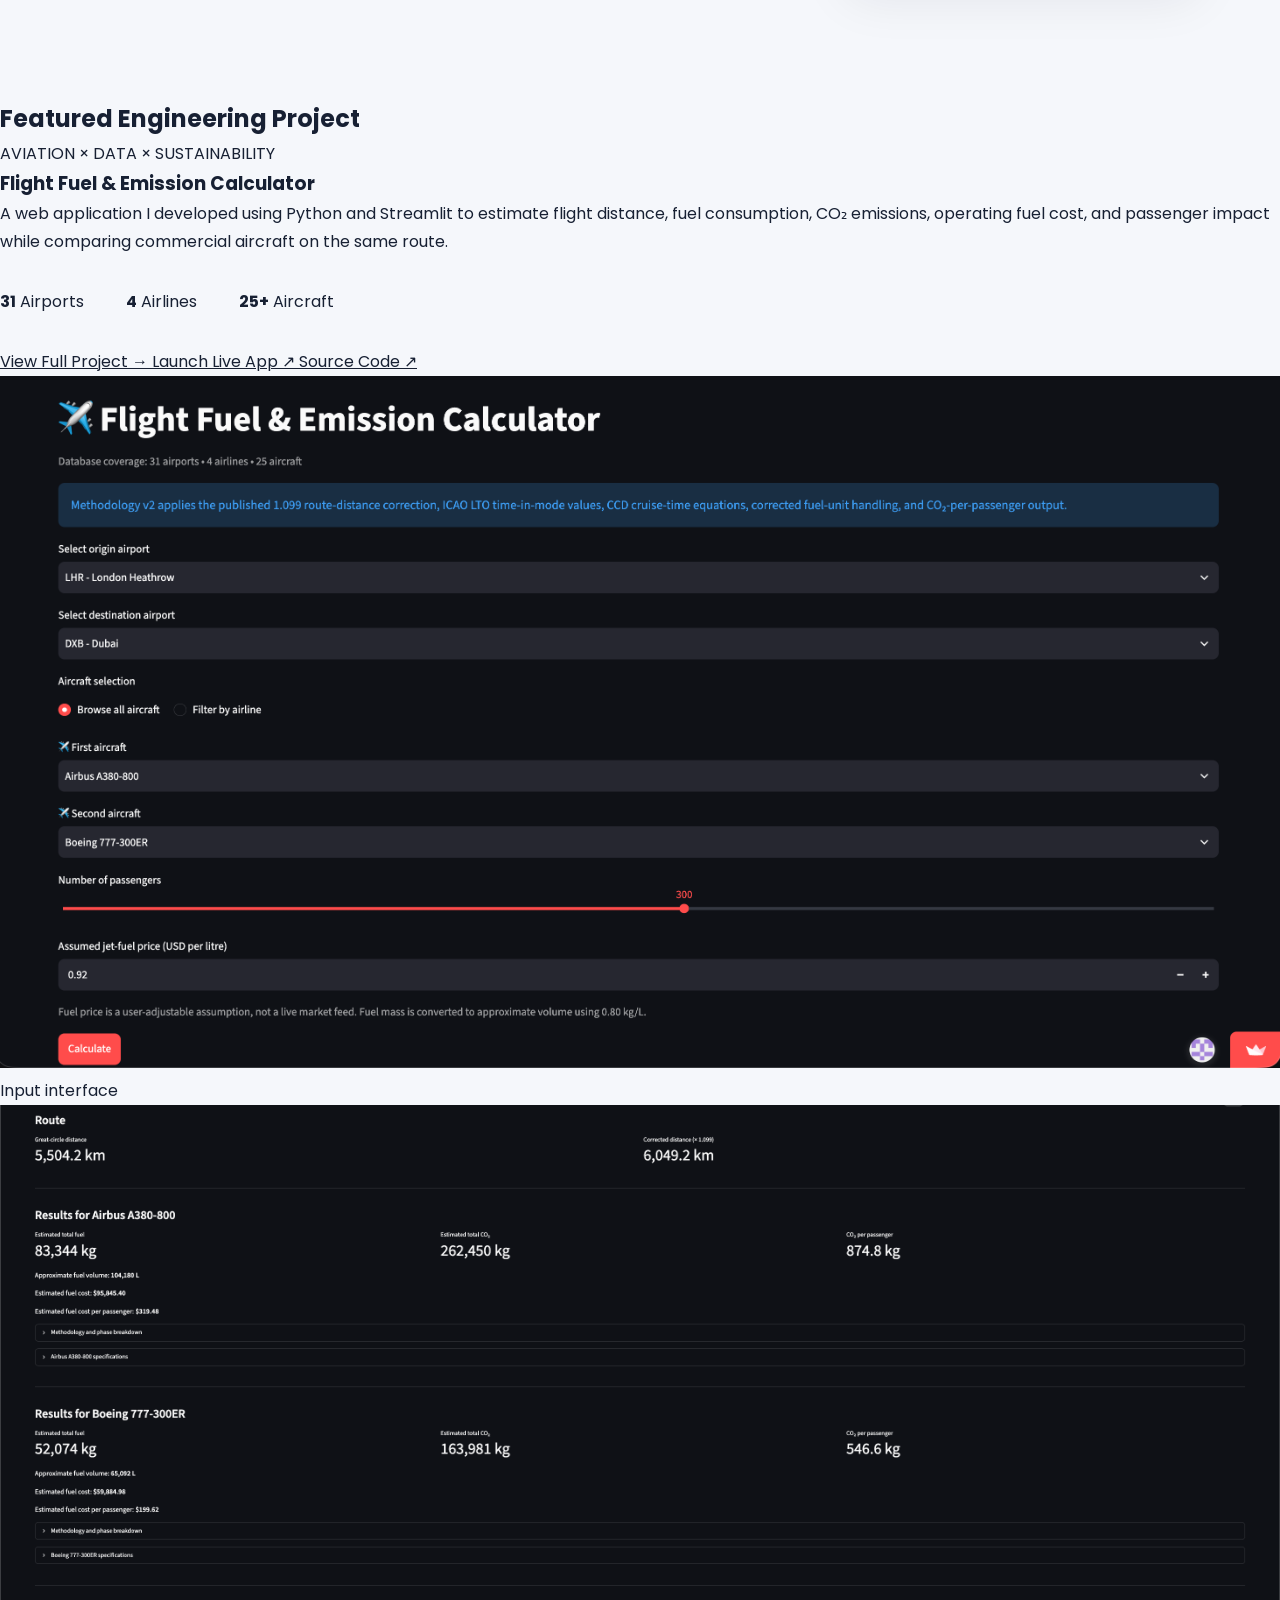
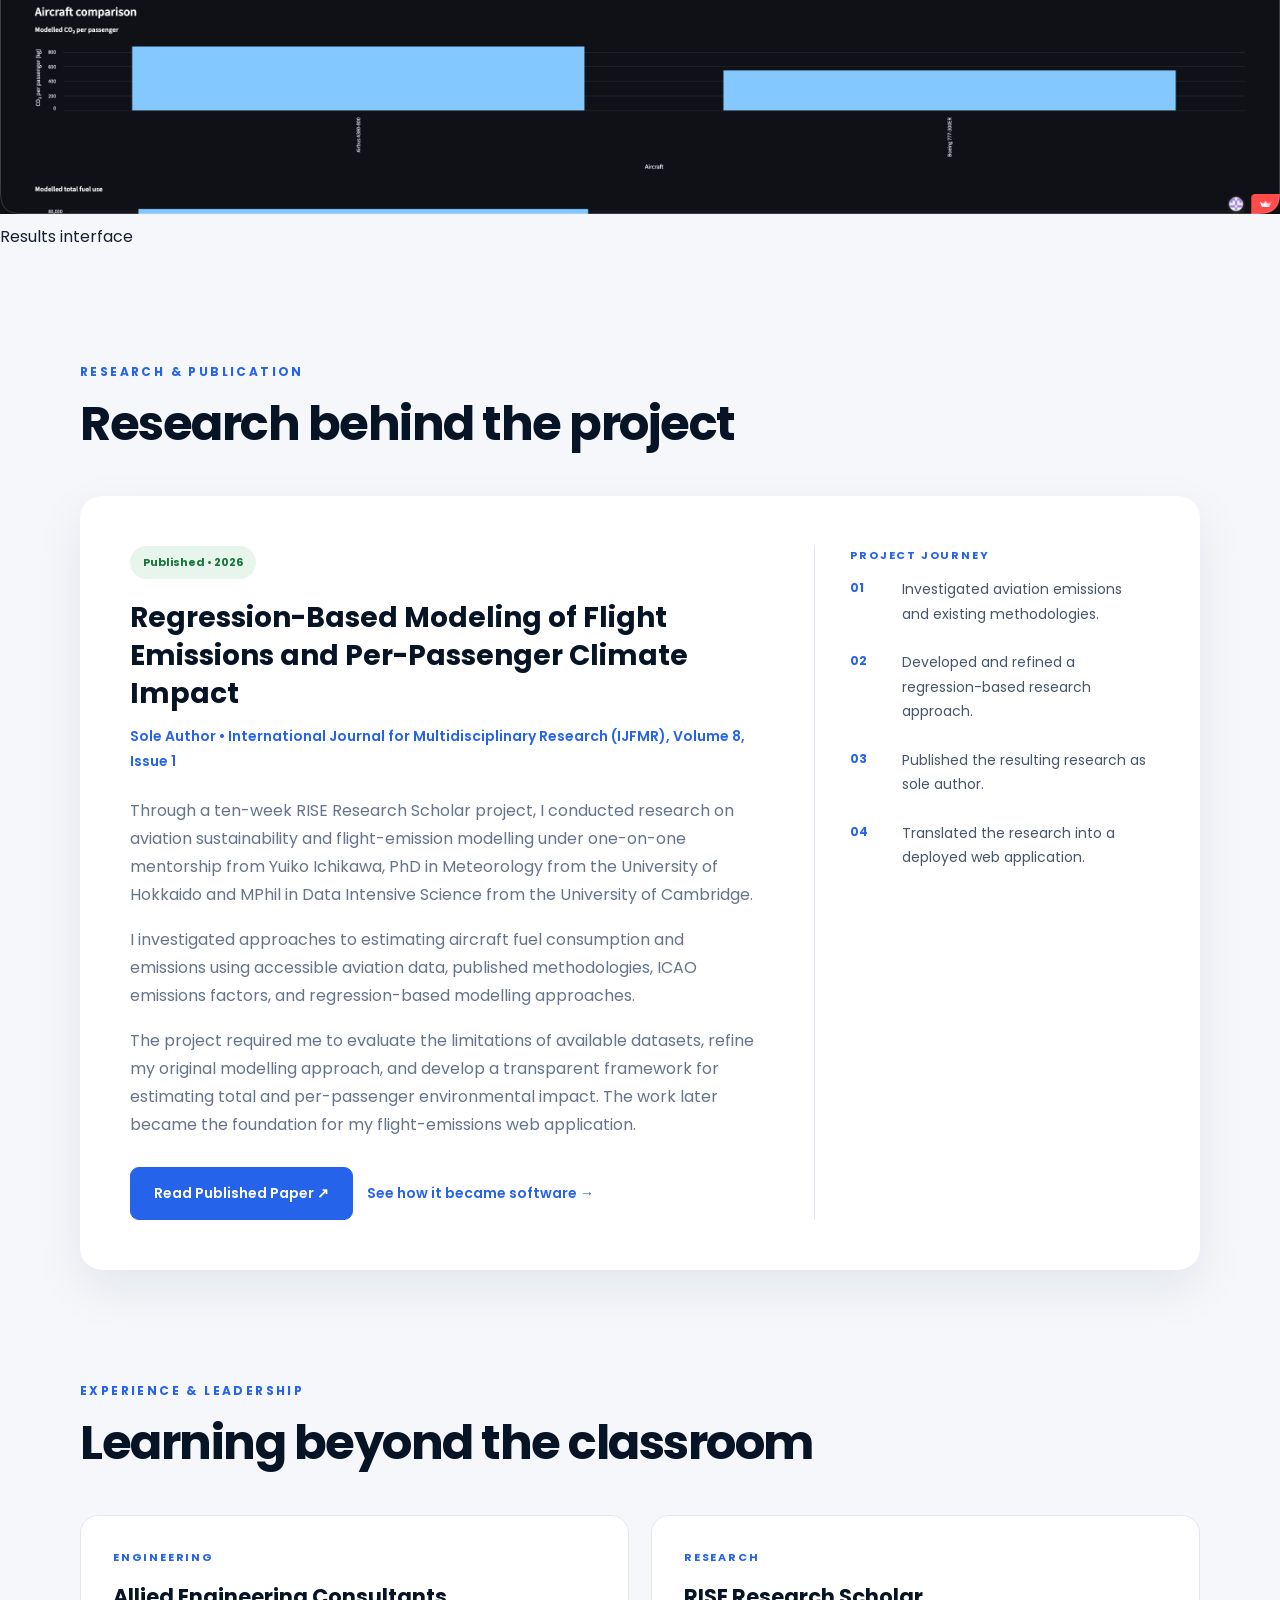
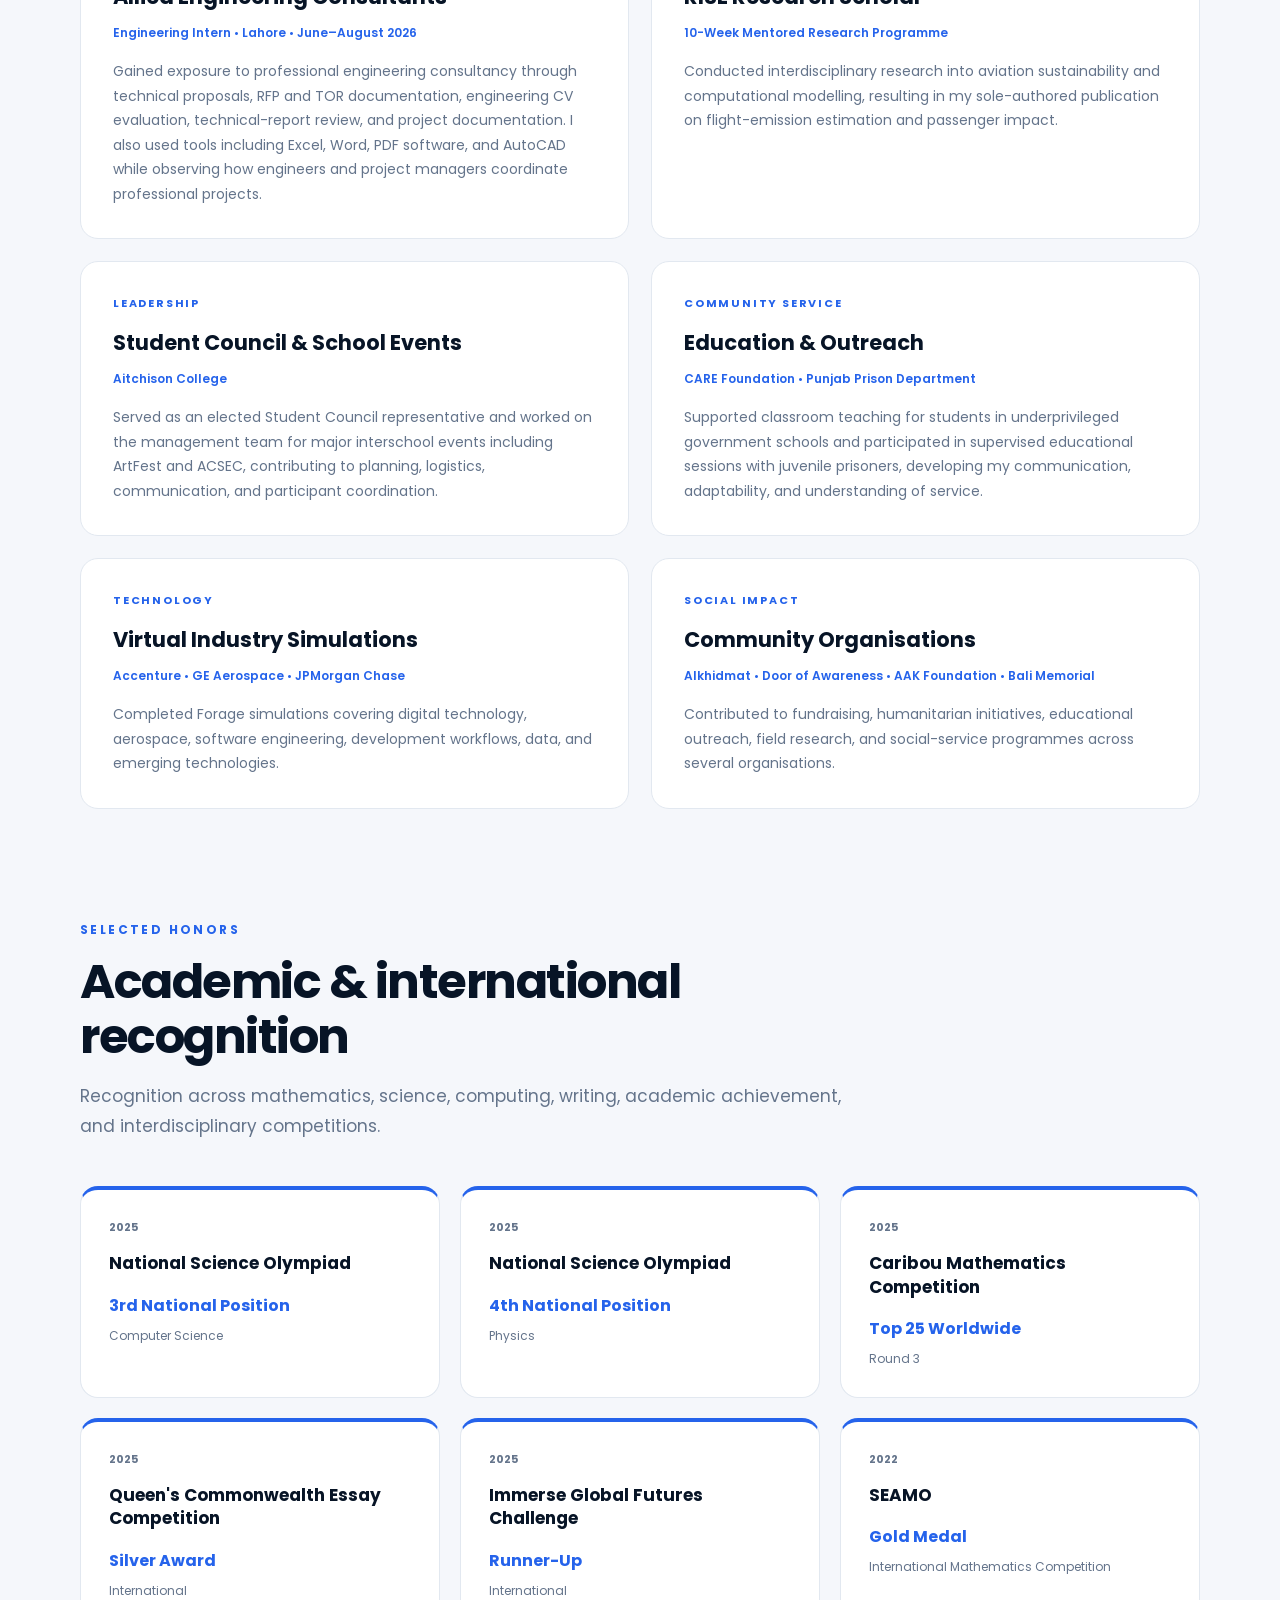
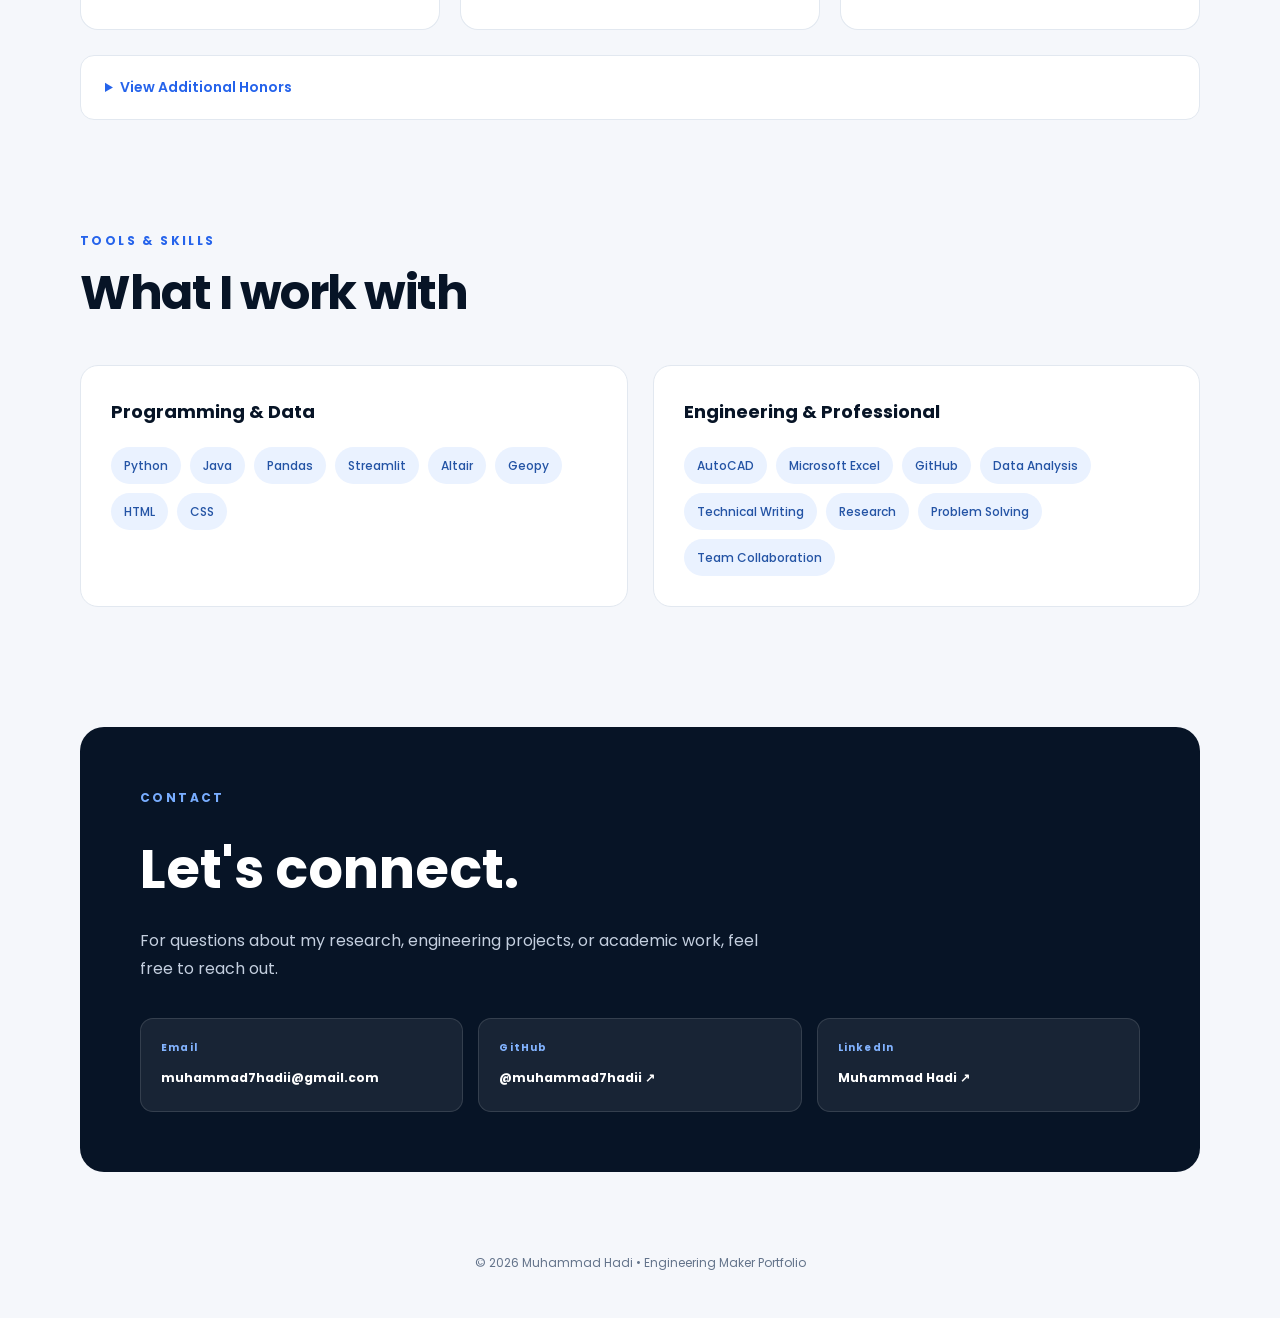
==== commit f96e1762: "Update index.html" ====
--- a/index.html
+++ b/index.html
@@ -186,111 +186,68 @@
      FEATURED PROJECT
 ========================================================= -->
 
-<section class="content-section" id="project">
-
-    <div class="section-heading">
-
-        <p class="eyebrow">FEATURED ENGINEERING PROJECT</p>
-
-        <h2>Flight Fuel & Emission Calculator</h2>
-
-        <p class="section-intro">
-            A research-informed web application for exploring how route
-            distance and aircraft selection affect estimated fuel use,
-            carbon emissions, operating cost, and passenger impact.
-        </p>
-
-    </div>
-
-
-    <div class="project-showcase">
-
-        <div class="project-copy">
-
-            <p class="card-label">
-                AVIATION × DATA × SUSTAINABILITY
-            </p>
-
-            <h3>From research question to working software.</h3>
-
-            <p>
-                I developed the application using Python and Streamlit after
-                researching approaches to modelling aircraft fuel consumption
-                and emissions. Users can select a route, airline, and aircraft,
-                then compare estimated environmental and operational outcomes.
-            </p>
-
+<section id="project" class="section">
+    <h2>Featured Engineering Project</h2>
+
+    <div class="featured-project-card">
+
+        <div class="project-left">
+            <p class="project-label">AVIATION × DATA × SUSTAINABILITY</p>
+
+            <h3>Flight Fuel & Emission Calculator</h3>
+
+            <p class="project-summary">
+                A web application I developed using Python and Streamlit to estimate
+                flight distance, fuel consumption, CO₂ emissions, operating fuel cost,
+                and passenger impact while comparing commercial aircraft on the same route.
+            </p>
 
             <div class="project-stats">
-
-                <div class="stat">
+                <div>
                     <strong>31</strong>
                     <span>Airports</span>
                 </div>
 
-                <div class="stat">
+                <div>
                     <strong>4</strong>
                     <span>Airlines</span>
                 </div>
 
-                <div class="stat">
+                <div>
                     <strong>25+</strong>
                     <span>Aircraft</span>
                 </div>
-
-            </div>
-
-
-            <div class="button-row">
-
-                <a
-                    href="project.html"
-                    target="_blank"
-                    class="btn"
-                >
+            </div>
+
+            <div class="project-links">
+                <a href="project.html" target="_blank" class="project-button">
                     View Full Project →
                 </a>
 
-                <a
-                    href="https://flight-emissions-app-g4cgwpxcgribp68v5itqky.streamlit.app/"
-                    target="_blank"
-                    rel="noopener noreferrer"
-                    class="btn dark-btn"
-                >
-                    Launch App ↗
+                <a href="https://flight-emissions-app-g4cgwpxcgribp68v5itqky.streamlit.app/" target="_blank" class="project-button secondary-button">
+                    Launch Live App ↗
                 </a>
 
-                <a
-                    href="https://github.com/mhadijaz69/flight-emissions-app"
-                    target="_blank"
-                    rel="noopener noreferrer"
-                    class="text-link"
-                >
+                <a href="https://github.com/muhammad7hadii/flight-emissions-app" target="_blank" class="project-button secondary-button">
                     Source Code ↗
                 </a>
-
-            </div>
-
-        </div>
-
-
-        <div class="project-thumbnail">
-
-            <img
-                src="app-screenshot.png"
-                alt="Flight Fuel and Emission Calculator application interface"
-            >
-
-            <div class="thumbnail-caption">
-                Live Streamlit application
-            </div>
-
-        </div>
-
-    </div>
-
+            </div>
+        </div>
+
+        <div class="project-right">
+            <div class="project-shot">
+                <img src="app-input.png" alt="Flight Fuel and Emission Calculator input interface">
+                <p>Input interface</p>
+            </div>
+
+            <div class="project-shot">
+                <img src="app-output.png" alt="Flight Fuel and Emission Calculator results interface">
+                <p>Results interface</p>
+            </div>
+        </div>
+
+    </div>
 </section>
-
 
 <!-- =========================================================
      RESEARCH
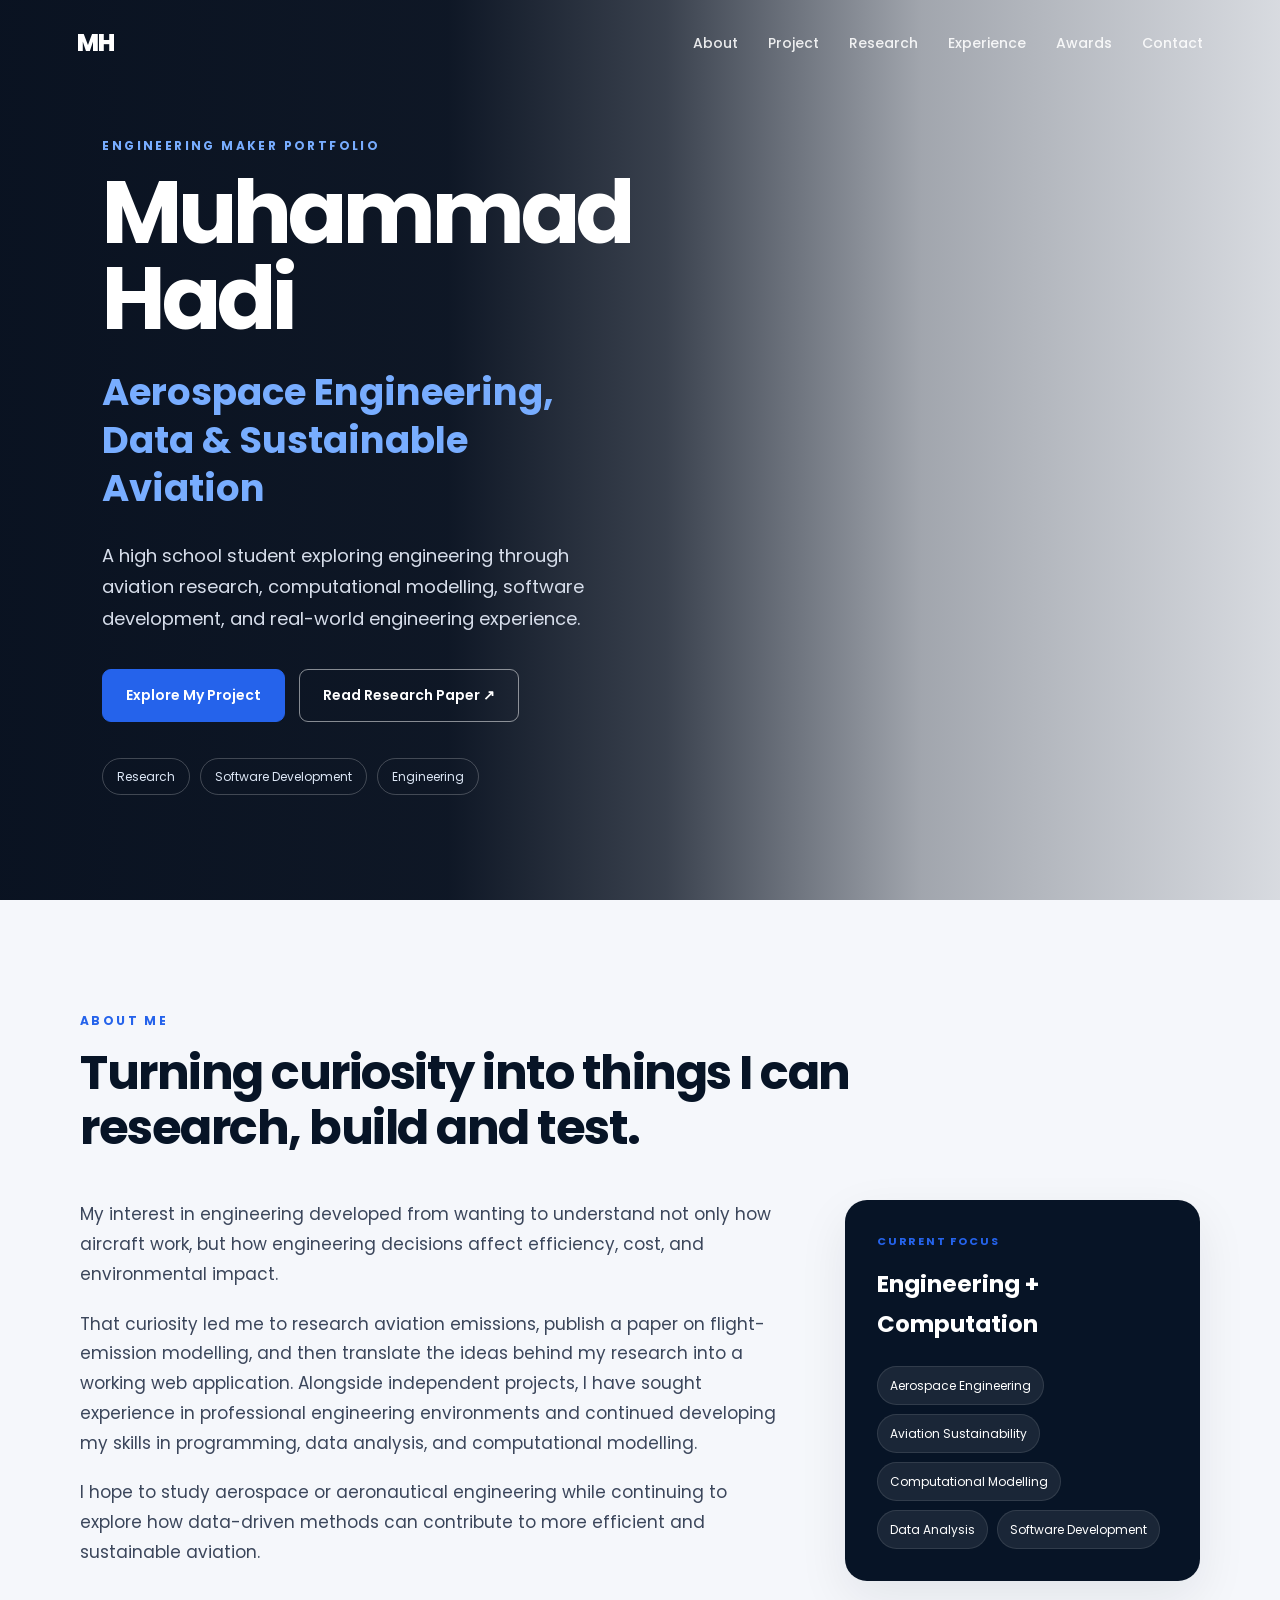
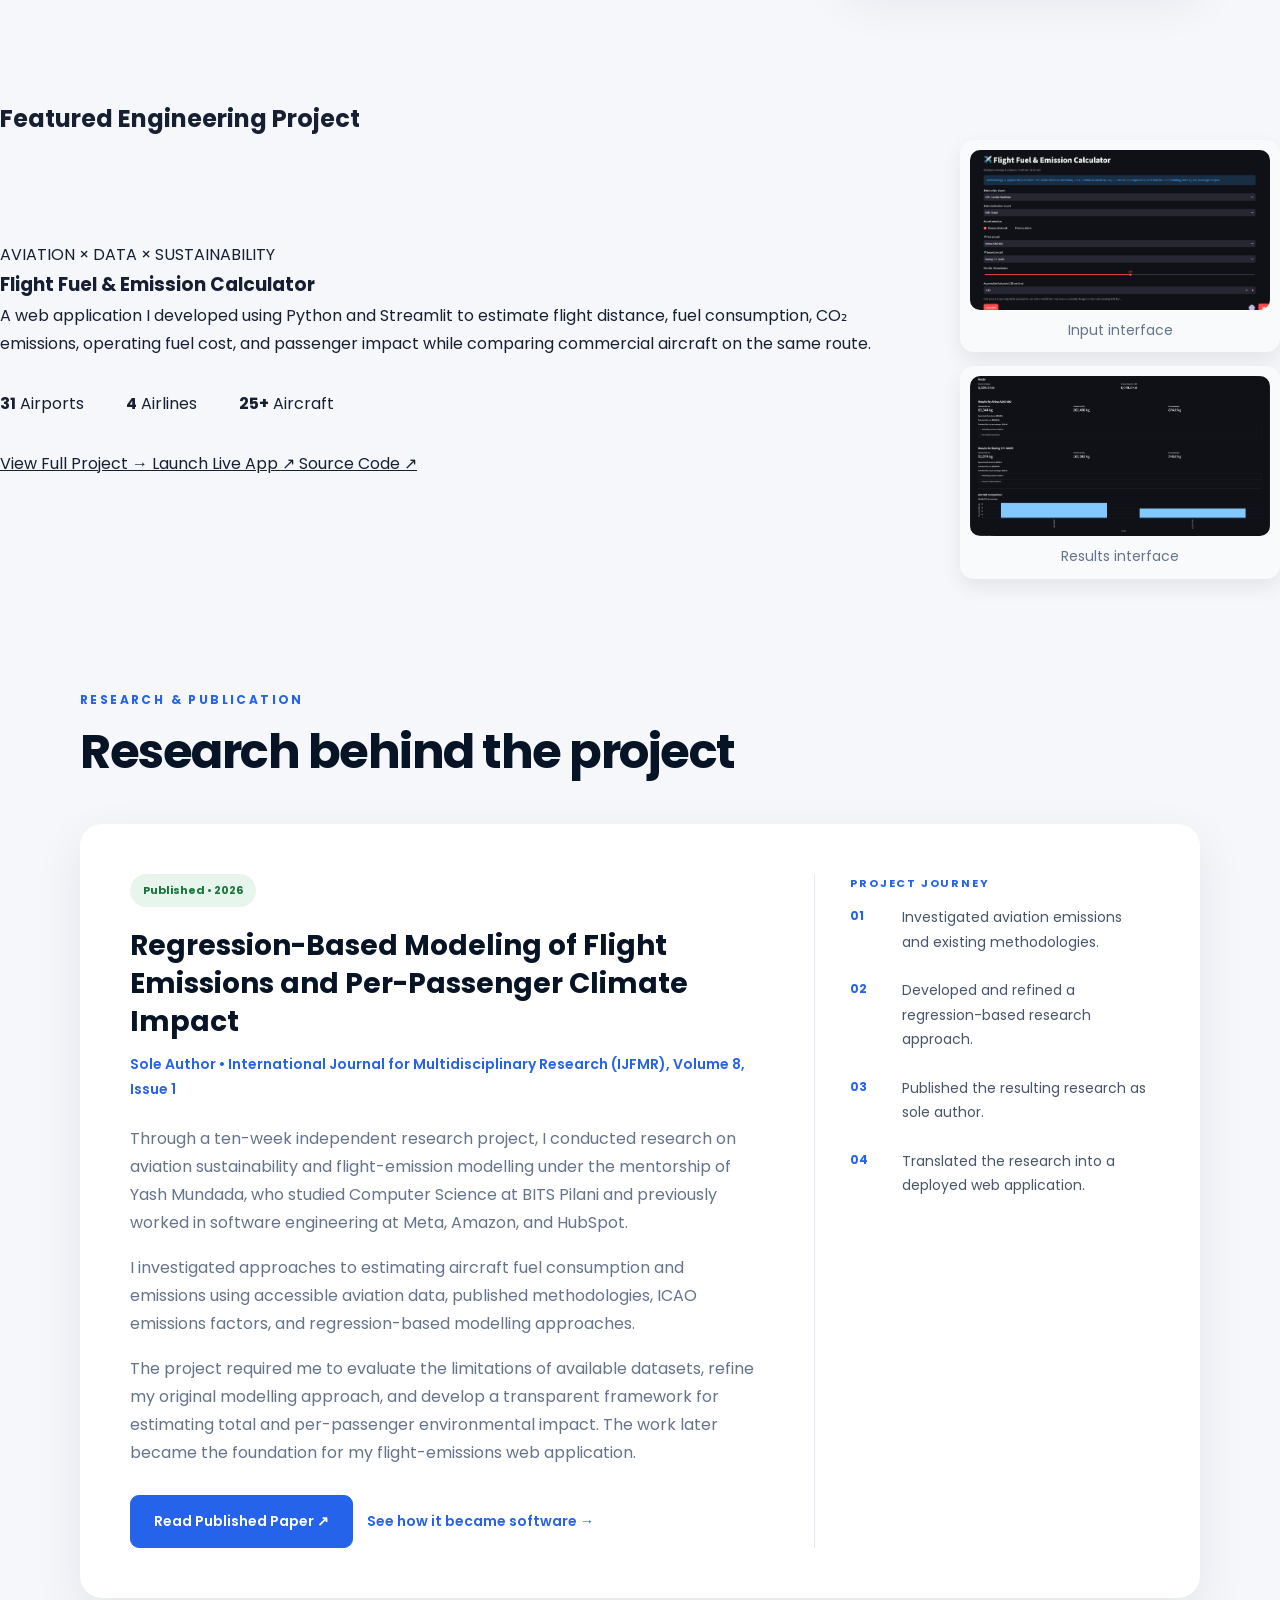
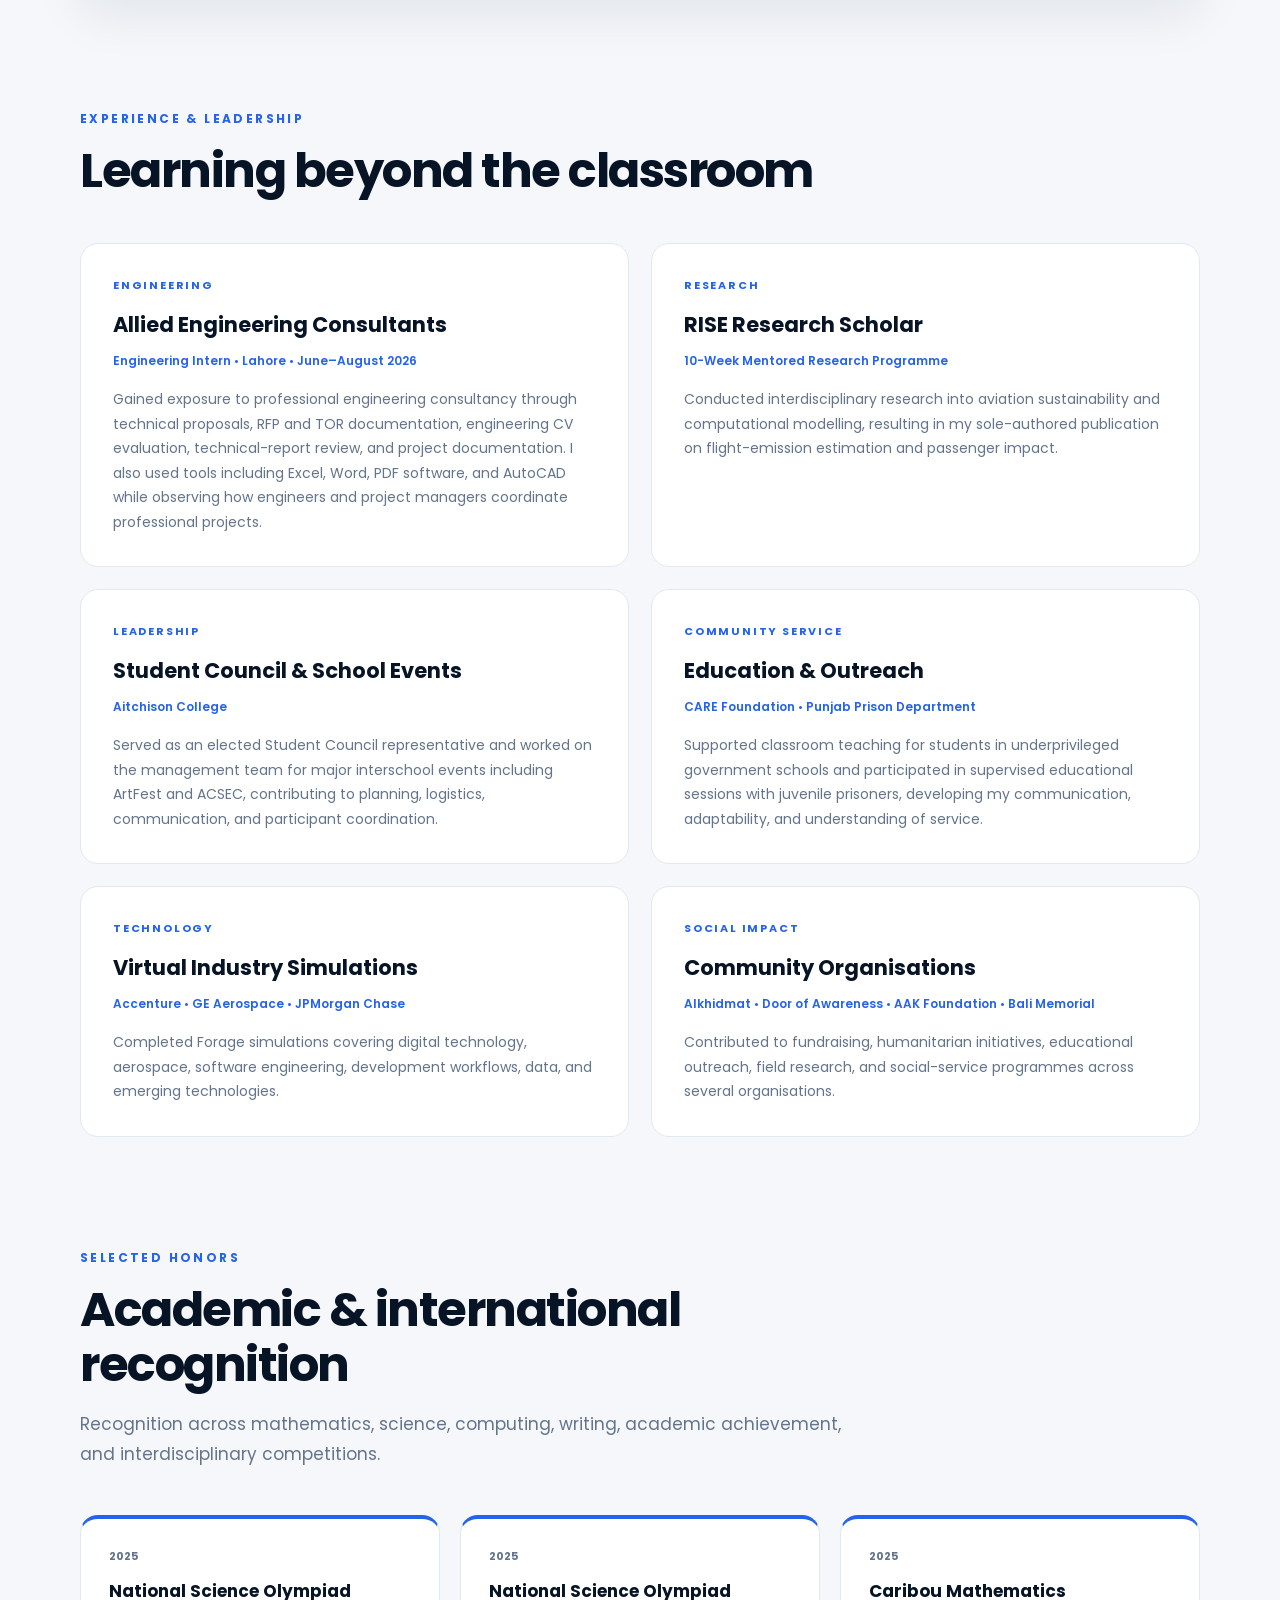
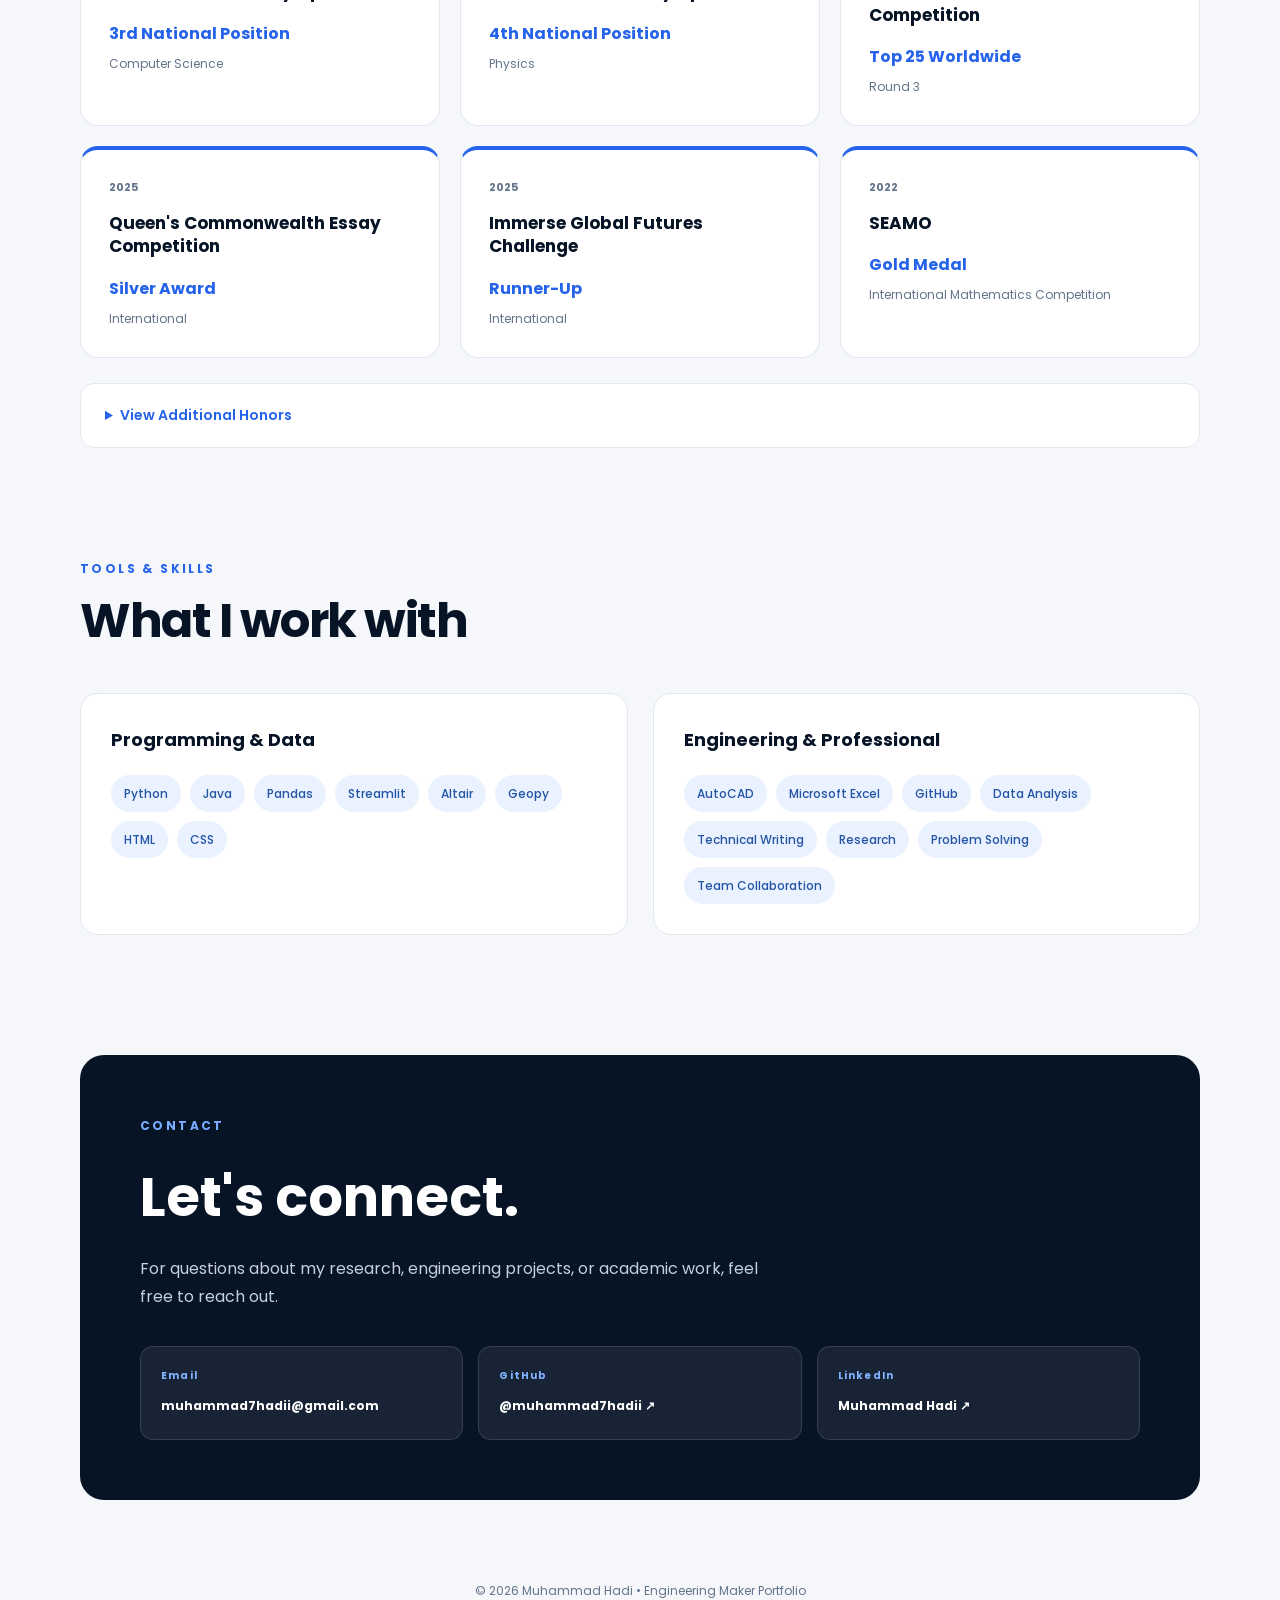
==== commit a5d23868: "Update index.html" ====
--- a/index.html
+++ b/index.html
@@ -281,11 +281,13 @@
             </p>
             
             <p>
-              Through a ten-week RISE Research Scholar project, I conducted
-              research on aviation sustainability and flight-emission modelling
-              under one-on-one mentorship from Yuiko Ichikawa, PhD in Meteorology
-              from the University of Hokkaido and MPhil in Data Intensive Science
-              from the University of Cambridge.
+             <p>
+             Through a ten-week independent research project, I conducted
+             research on aviation sustainability and flight-emission modelling
+             under the mentorship of Yash Mundada, who studied Computer Science
+             at BITS Pilani and previously worked in software engineering at
+             Meta, Amazon, and HubSpot.
+            </p>
             </p>
 
              <p>
--- a/style.css
+++ b/style.css
@@ -1153,3 +1153,53 @@
     }
 
 }
+
+/* ---------- PROJECT IMAGES ---------- */
+/* ---------- PROJECT IMAGES ---------- */
+
+.featured-project-card{
+    display:flex;
+    justify-content:space-between;
+    align-items:center;
+    gap:40px;
+    flex-wrap:nowrap;
+}
+
+.project-left{
+    flex:1;
+    min-width:0;
+}
+
+.project-right{
+    width:320px;
+    display:flex;
+    flex-direction:column;
+    gap:14px;
+    align-items:center;
+    flex-shrink:0;
+}
+
+.project-shot{
+    width:100%;
+    background:#f8fafc;
+    border-radius:14px;
+    padding:10px;
+    box-shadow:0 8px 20px rgba(0,0,0,.08);
+    text-align:center;
+}
+
+.project-shot img{
+    width:100%;
+    height:160px;
+    object-fit:cover;
+    object-position:top center;
+    border-radius:10px;
+    display:block;
+}
+
+.project-shot p{
+    margin-top:8px;
+    font-size:14px;
+    color:#64748B;
+    margin-bottom:0;
+}
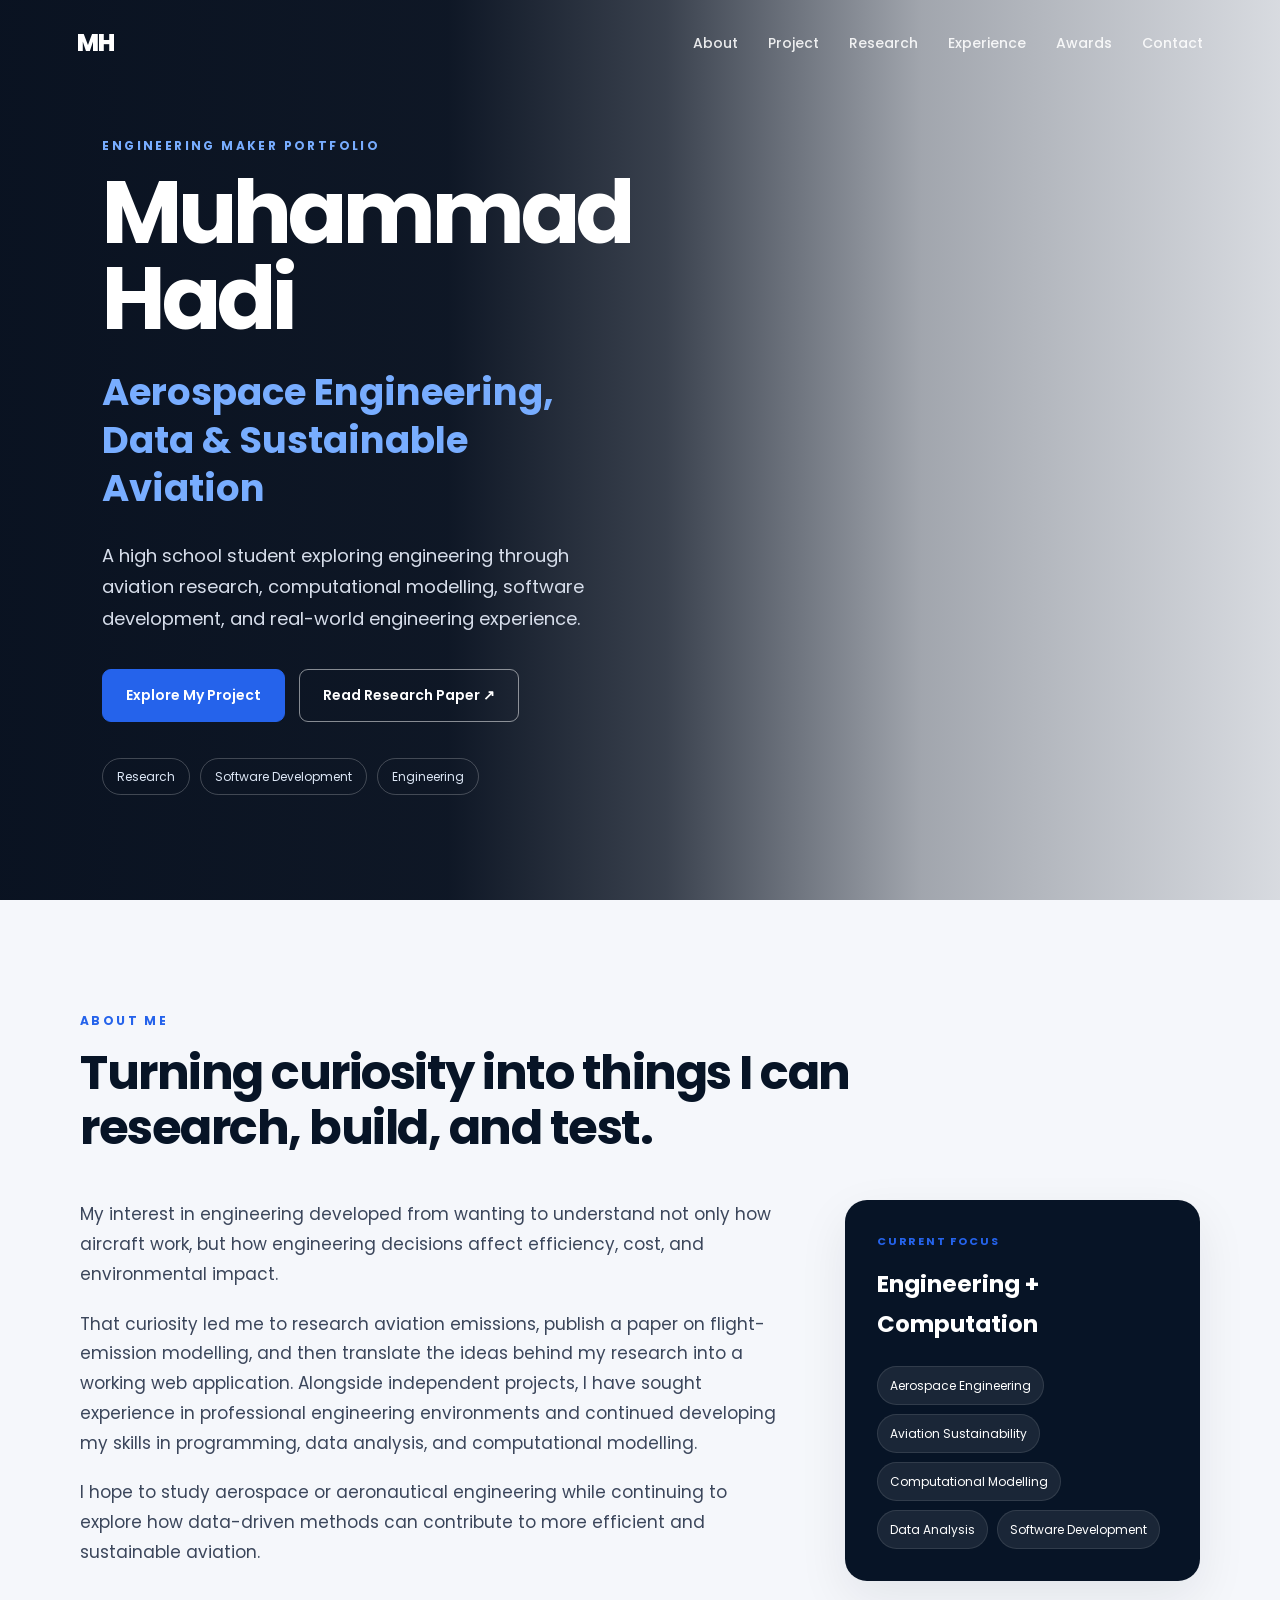
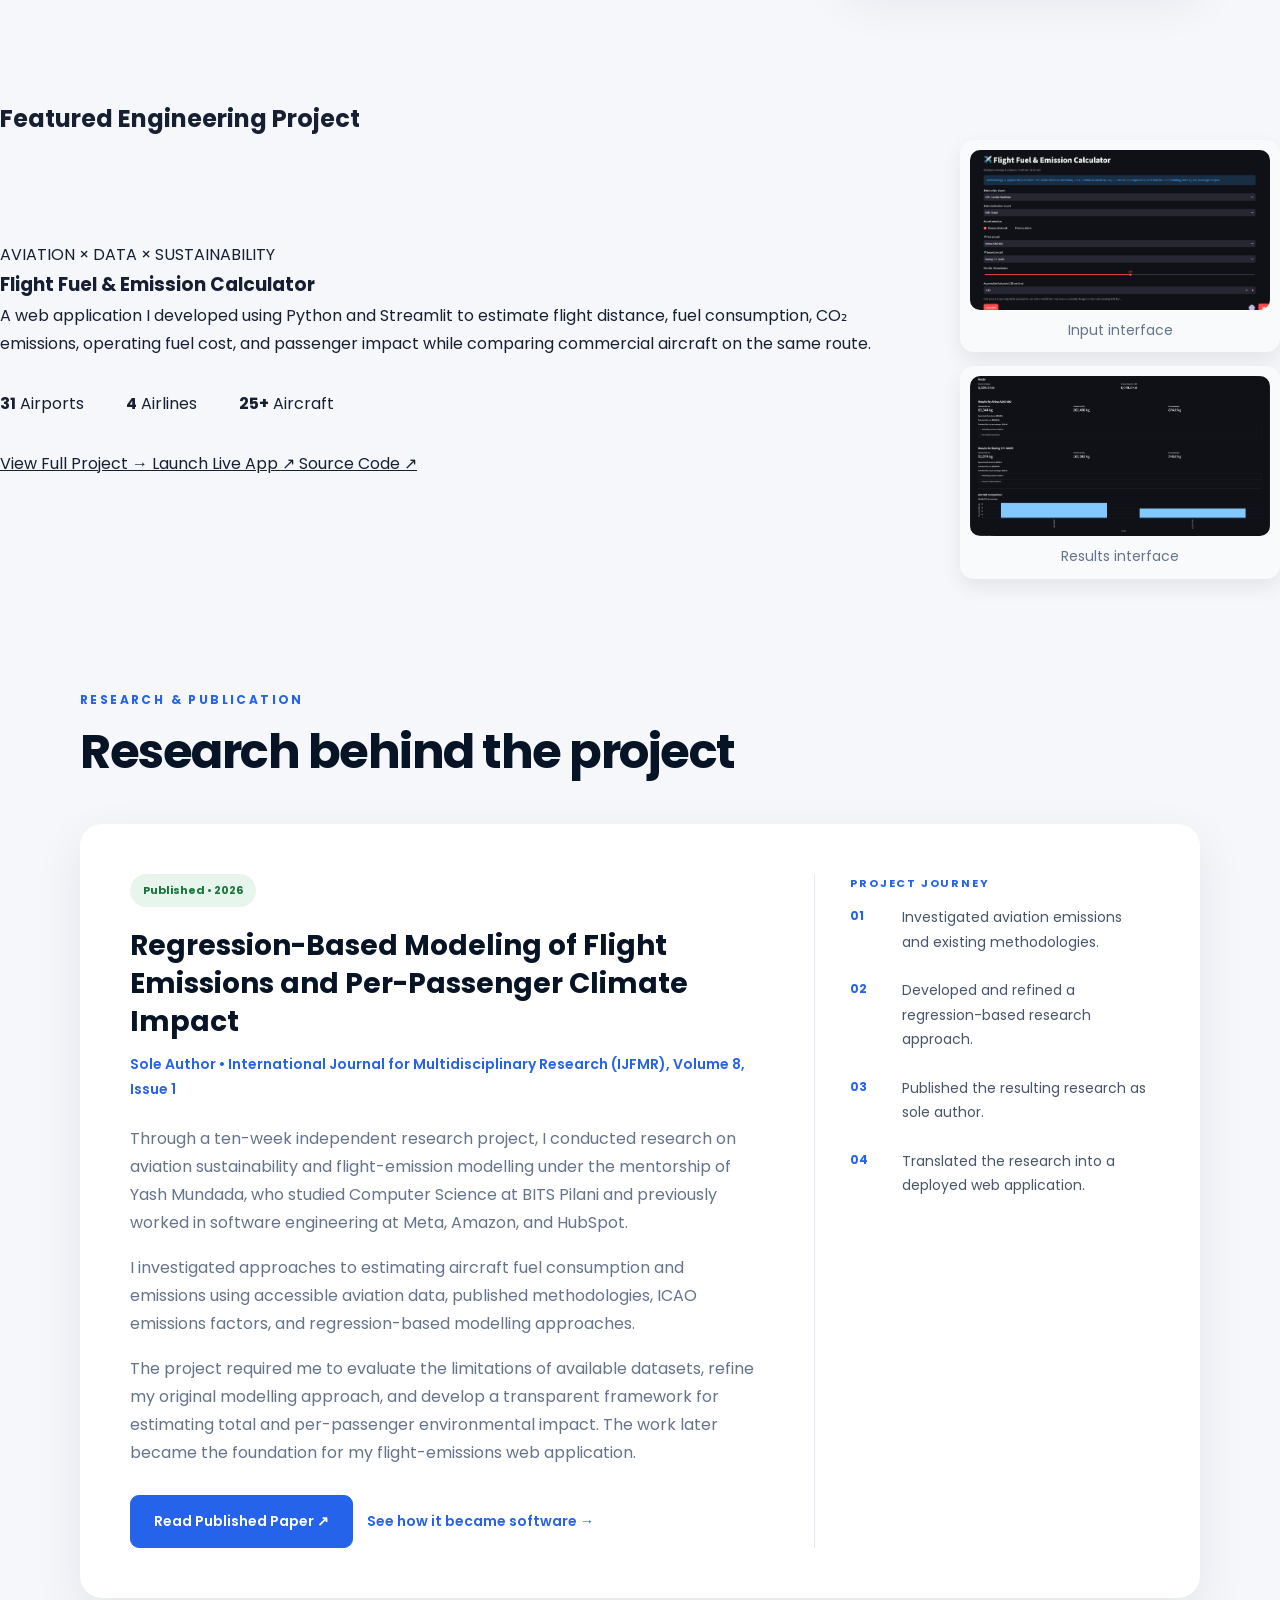
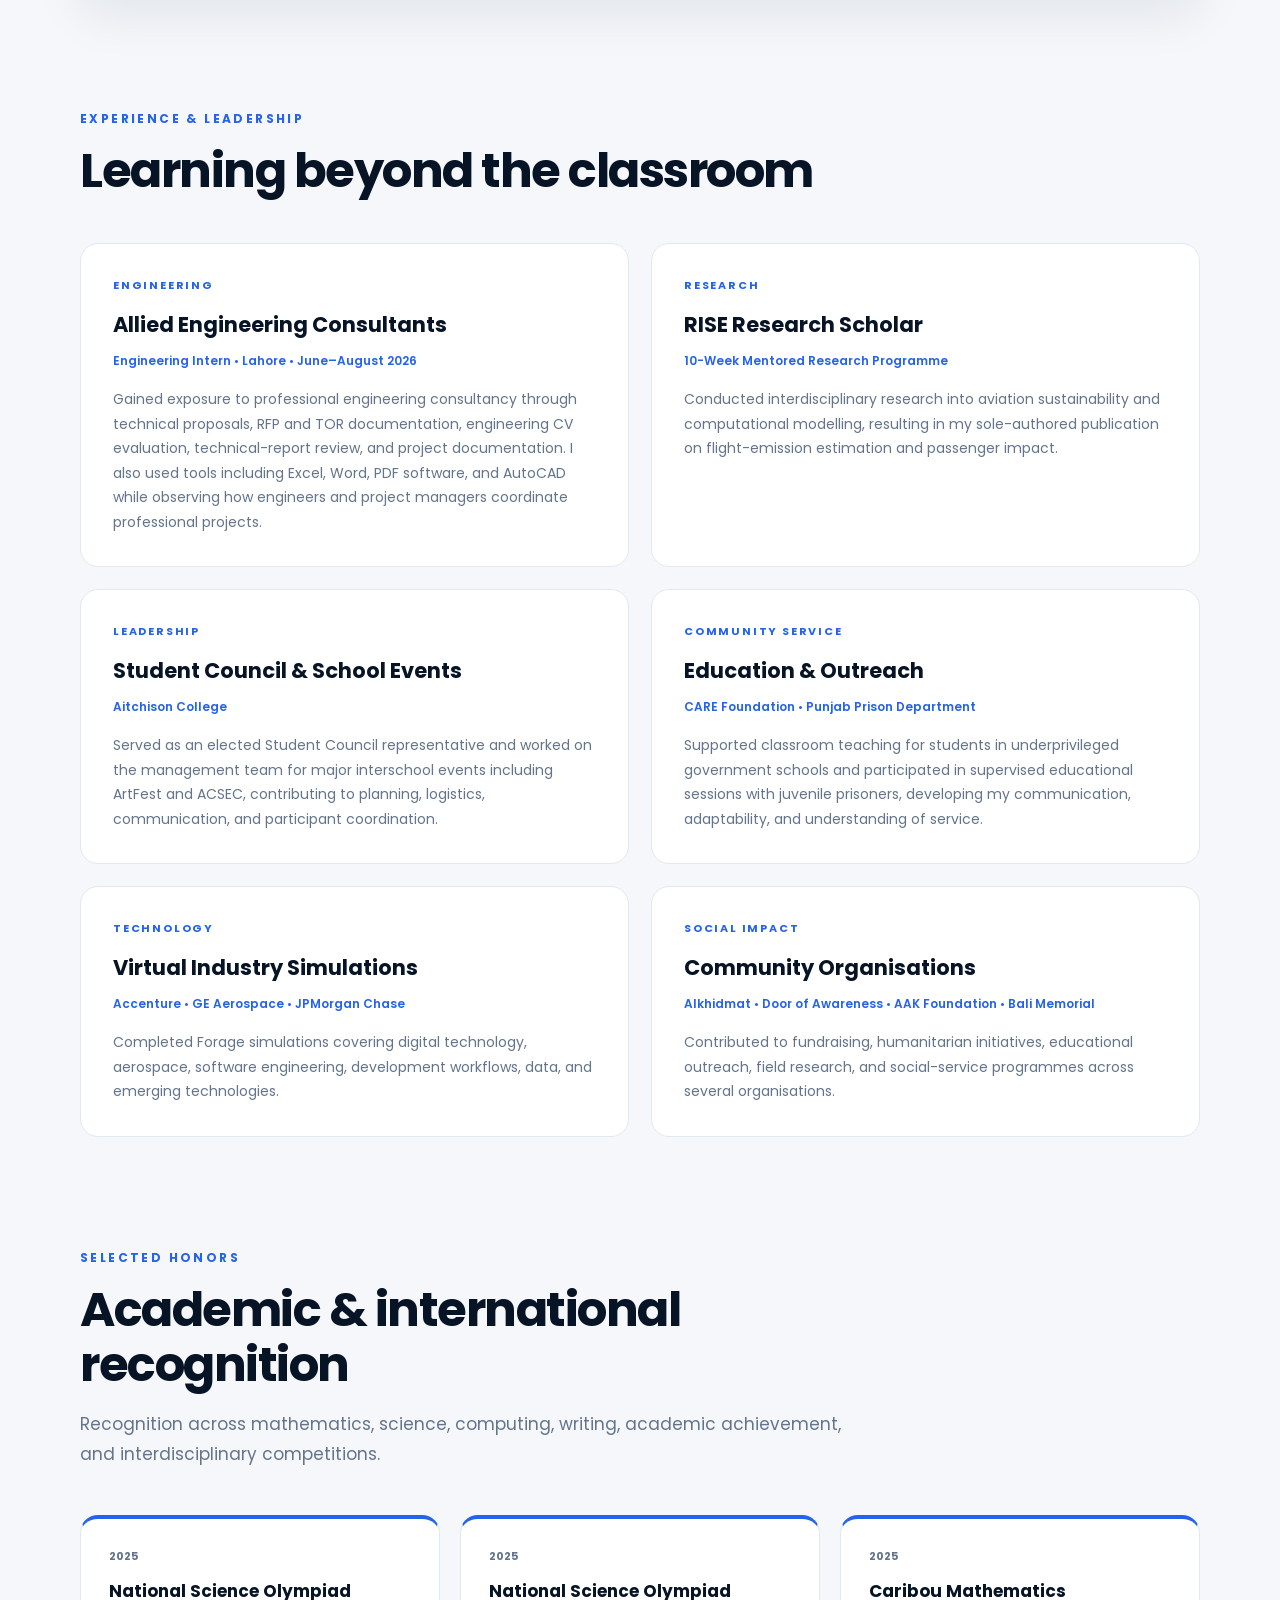
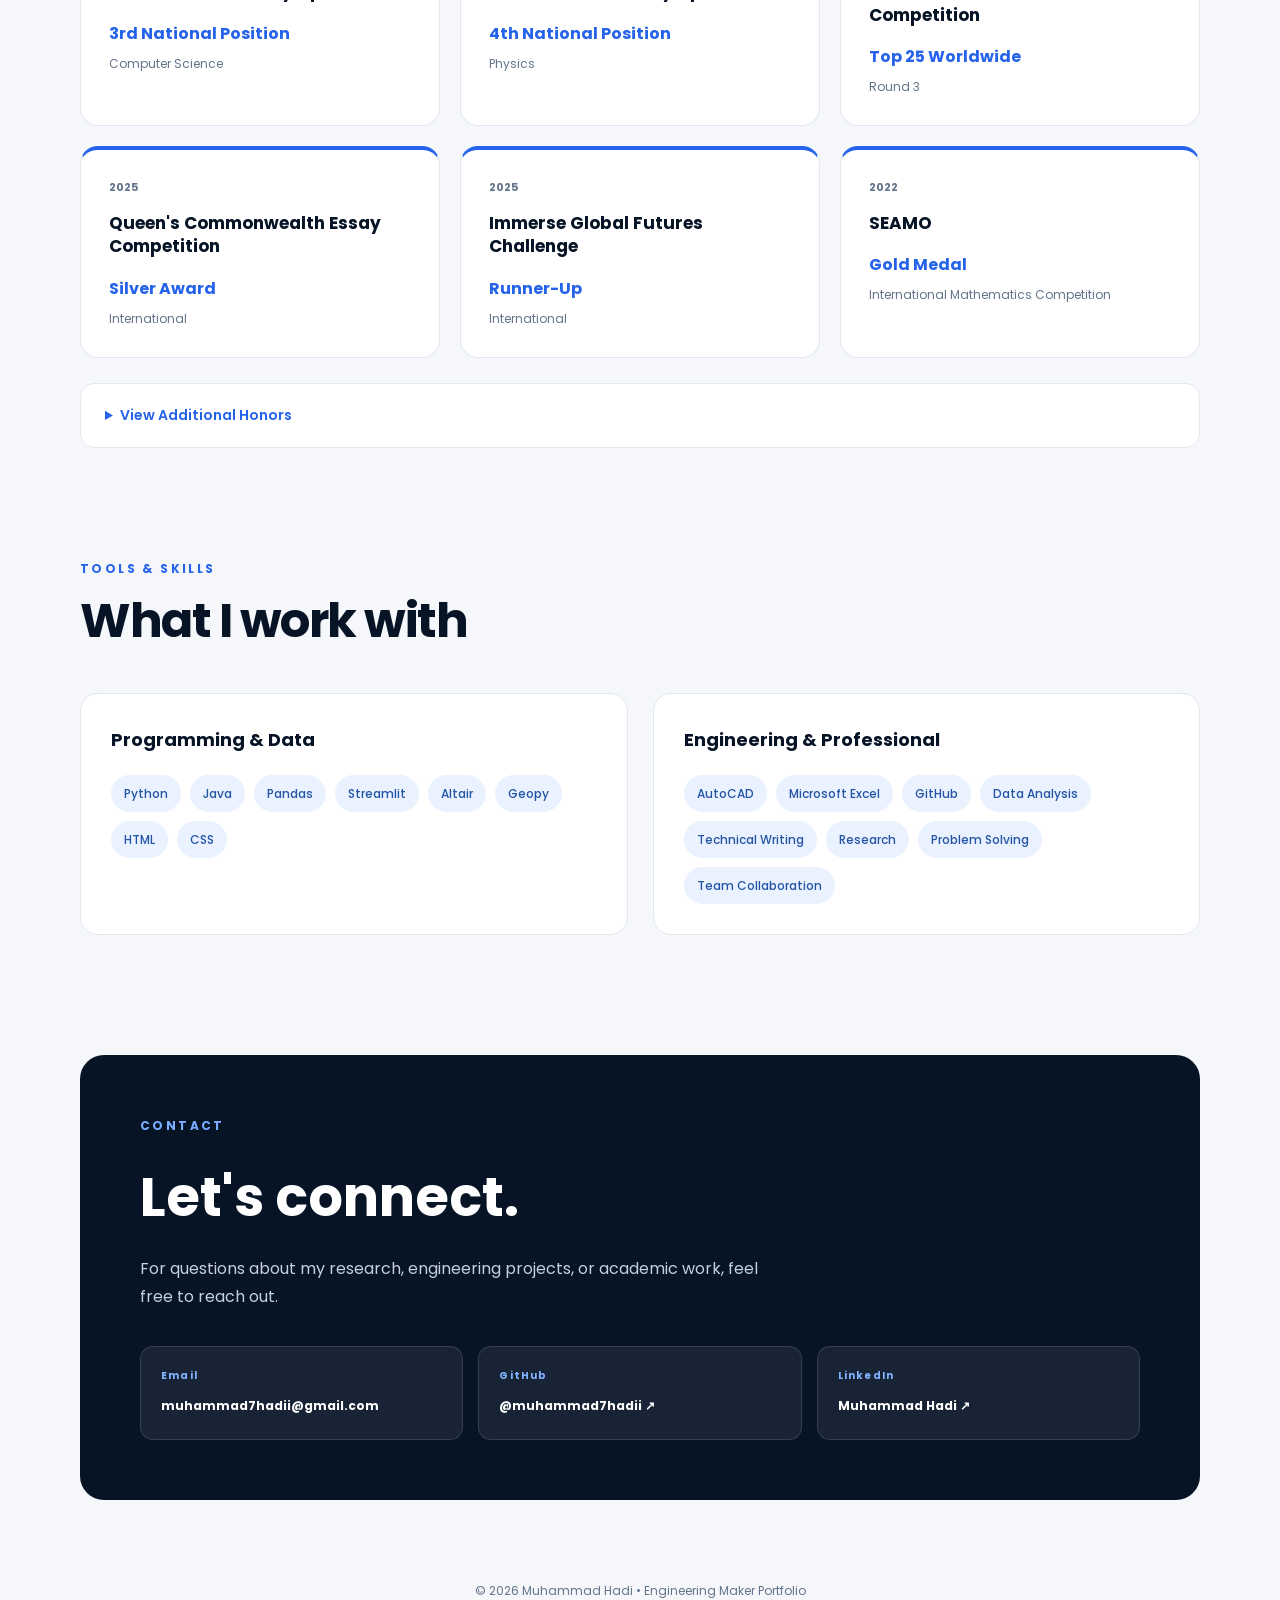
==== commit e528c92d: "Update index.html" ====
--- a/index.html
+++ b/index.html
@@ -127,7 +127,7 @@
 
         <h2>
             Turning curiosity into things I can
-            research, build and test.
+            research, build, and test.
         </h2>
 
     </div>
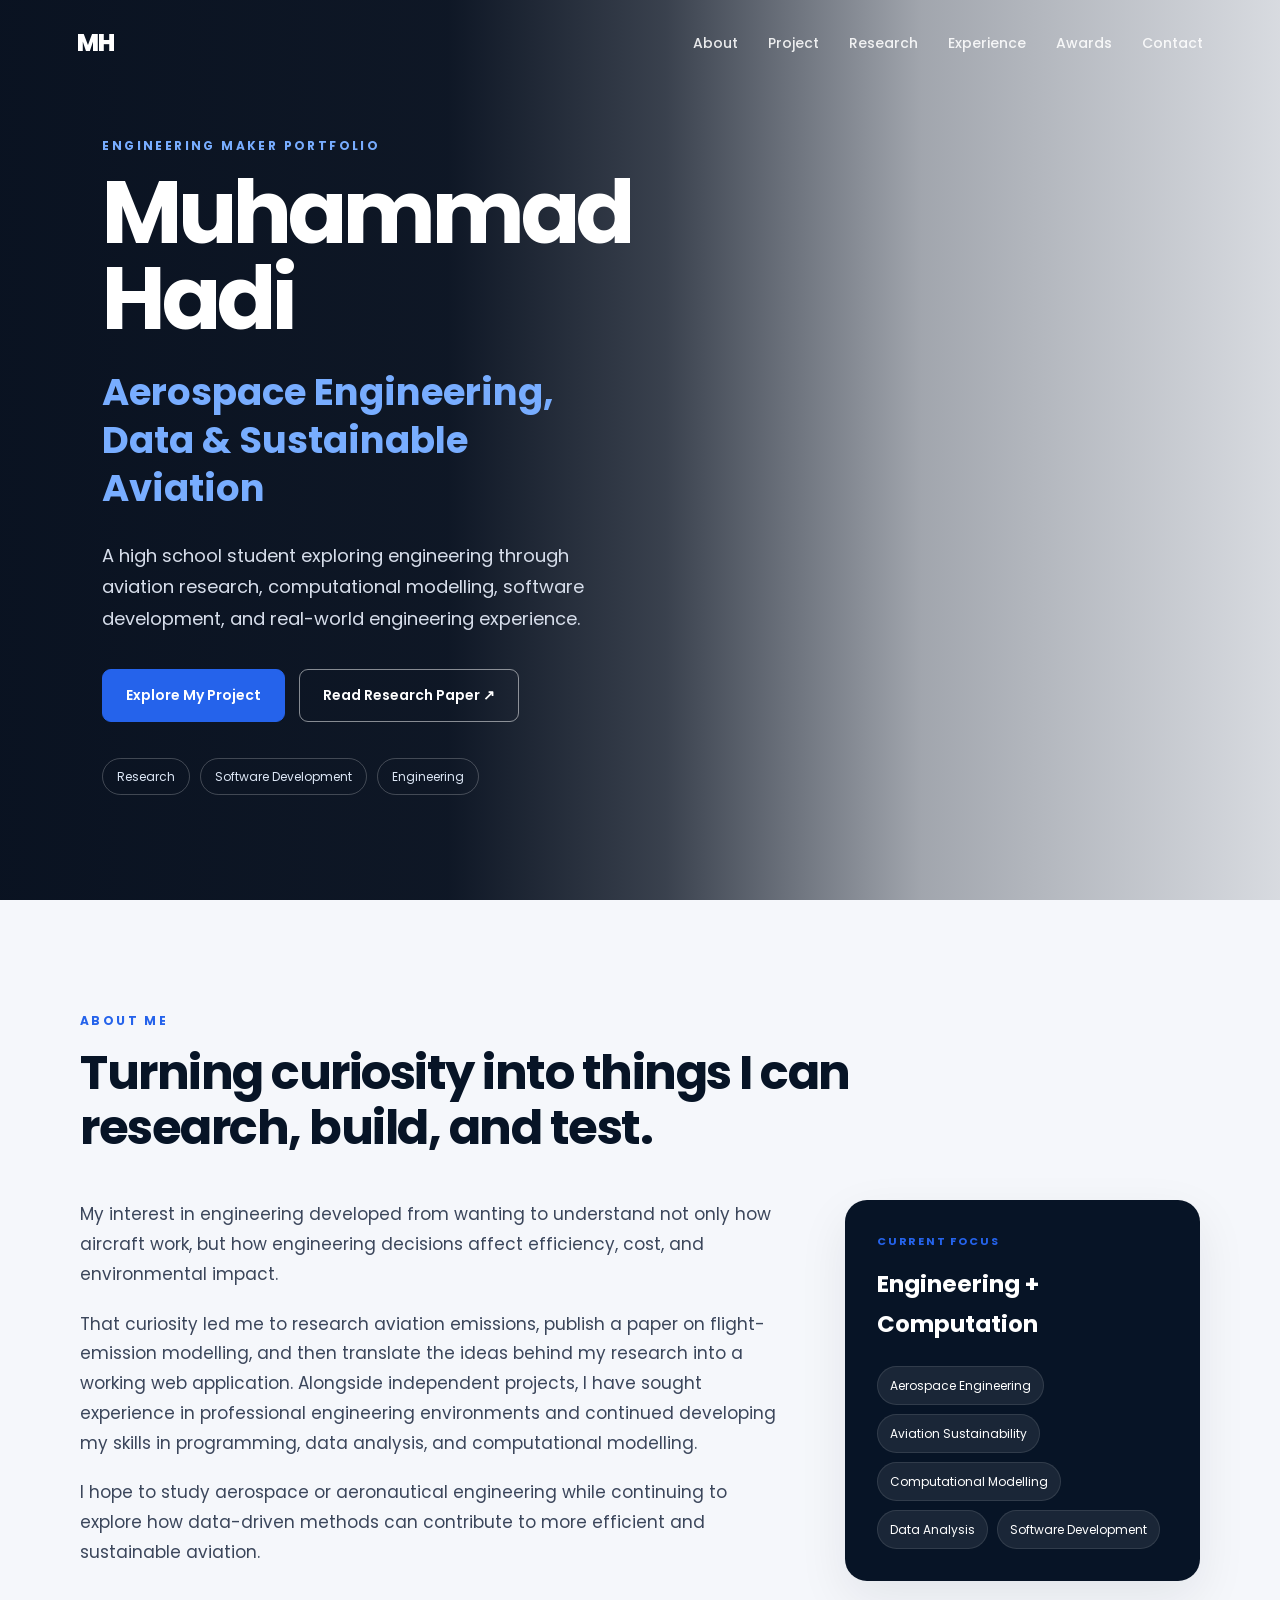
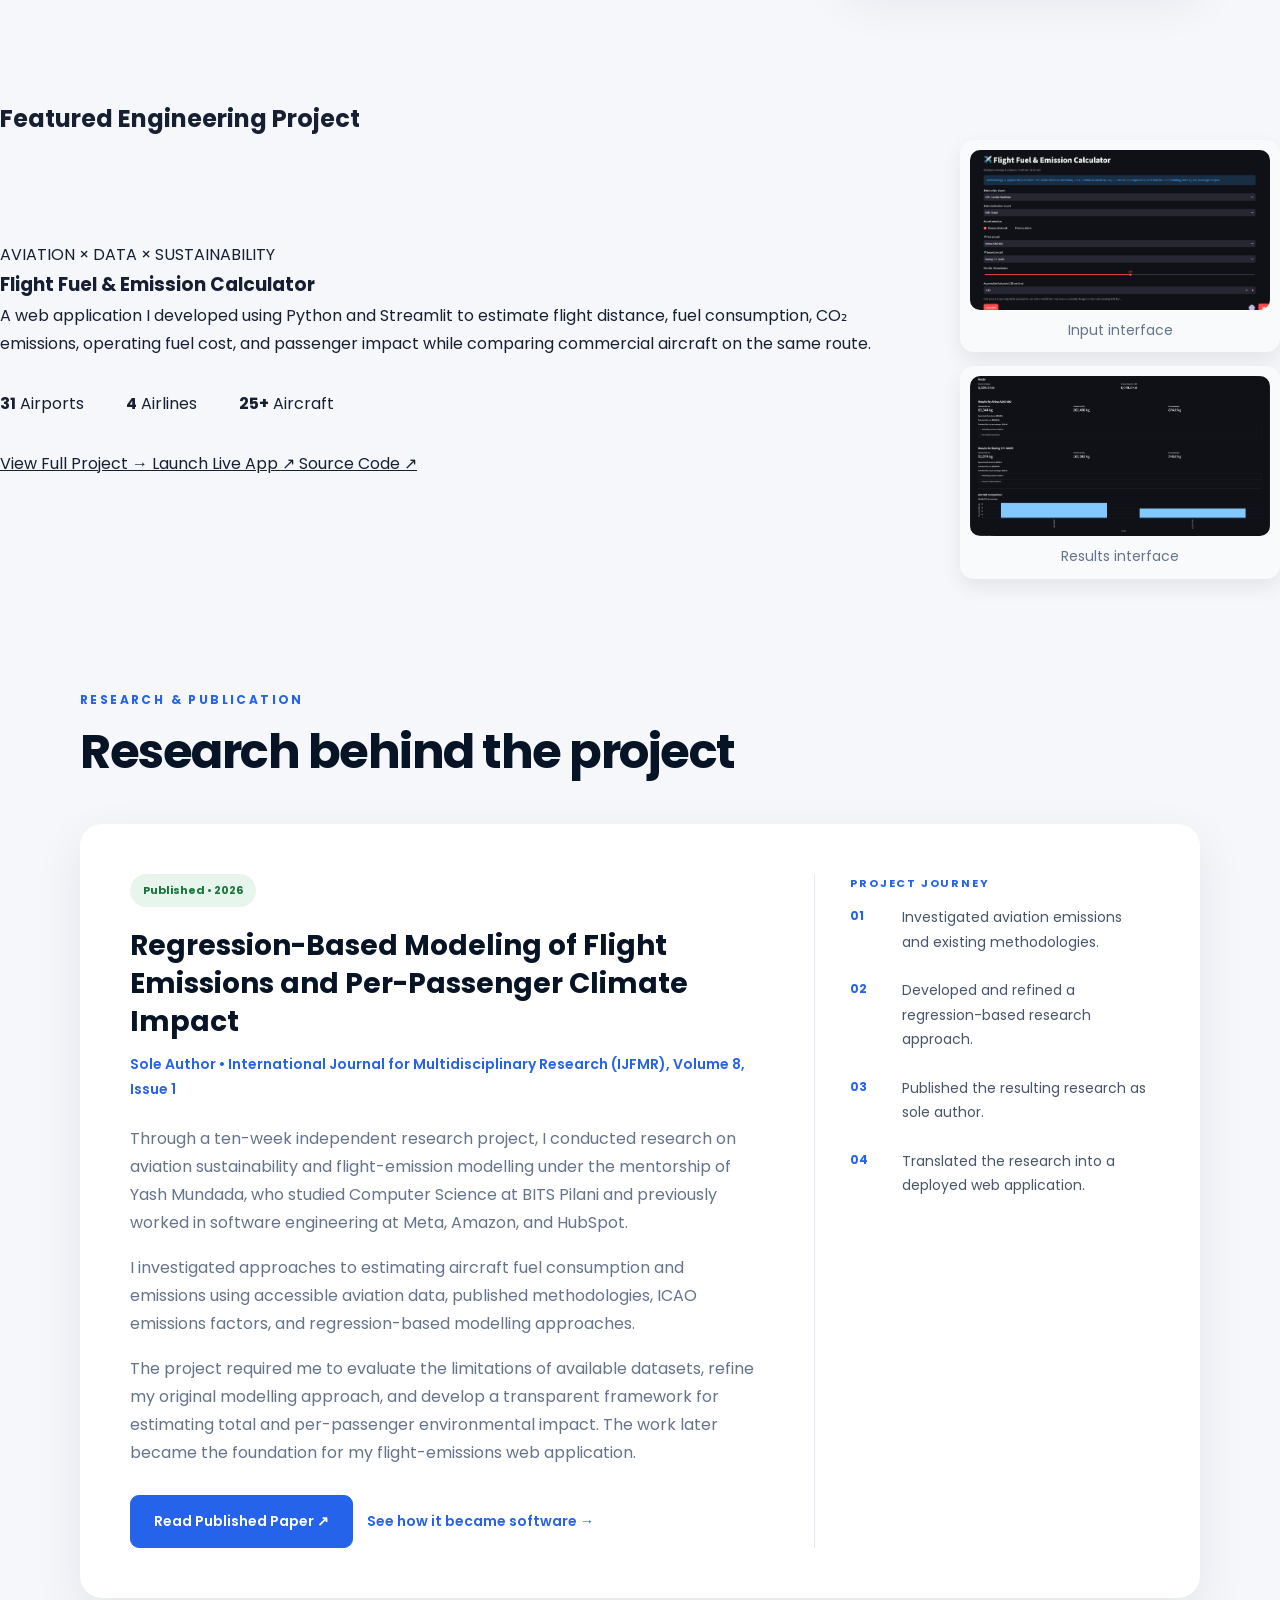
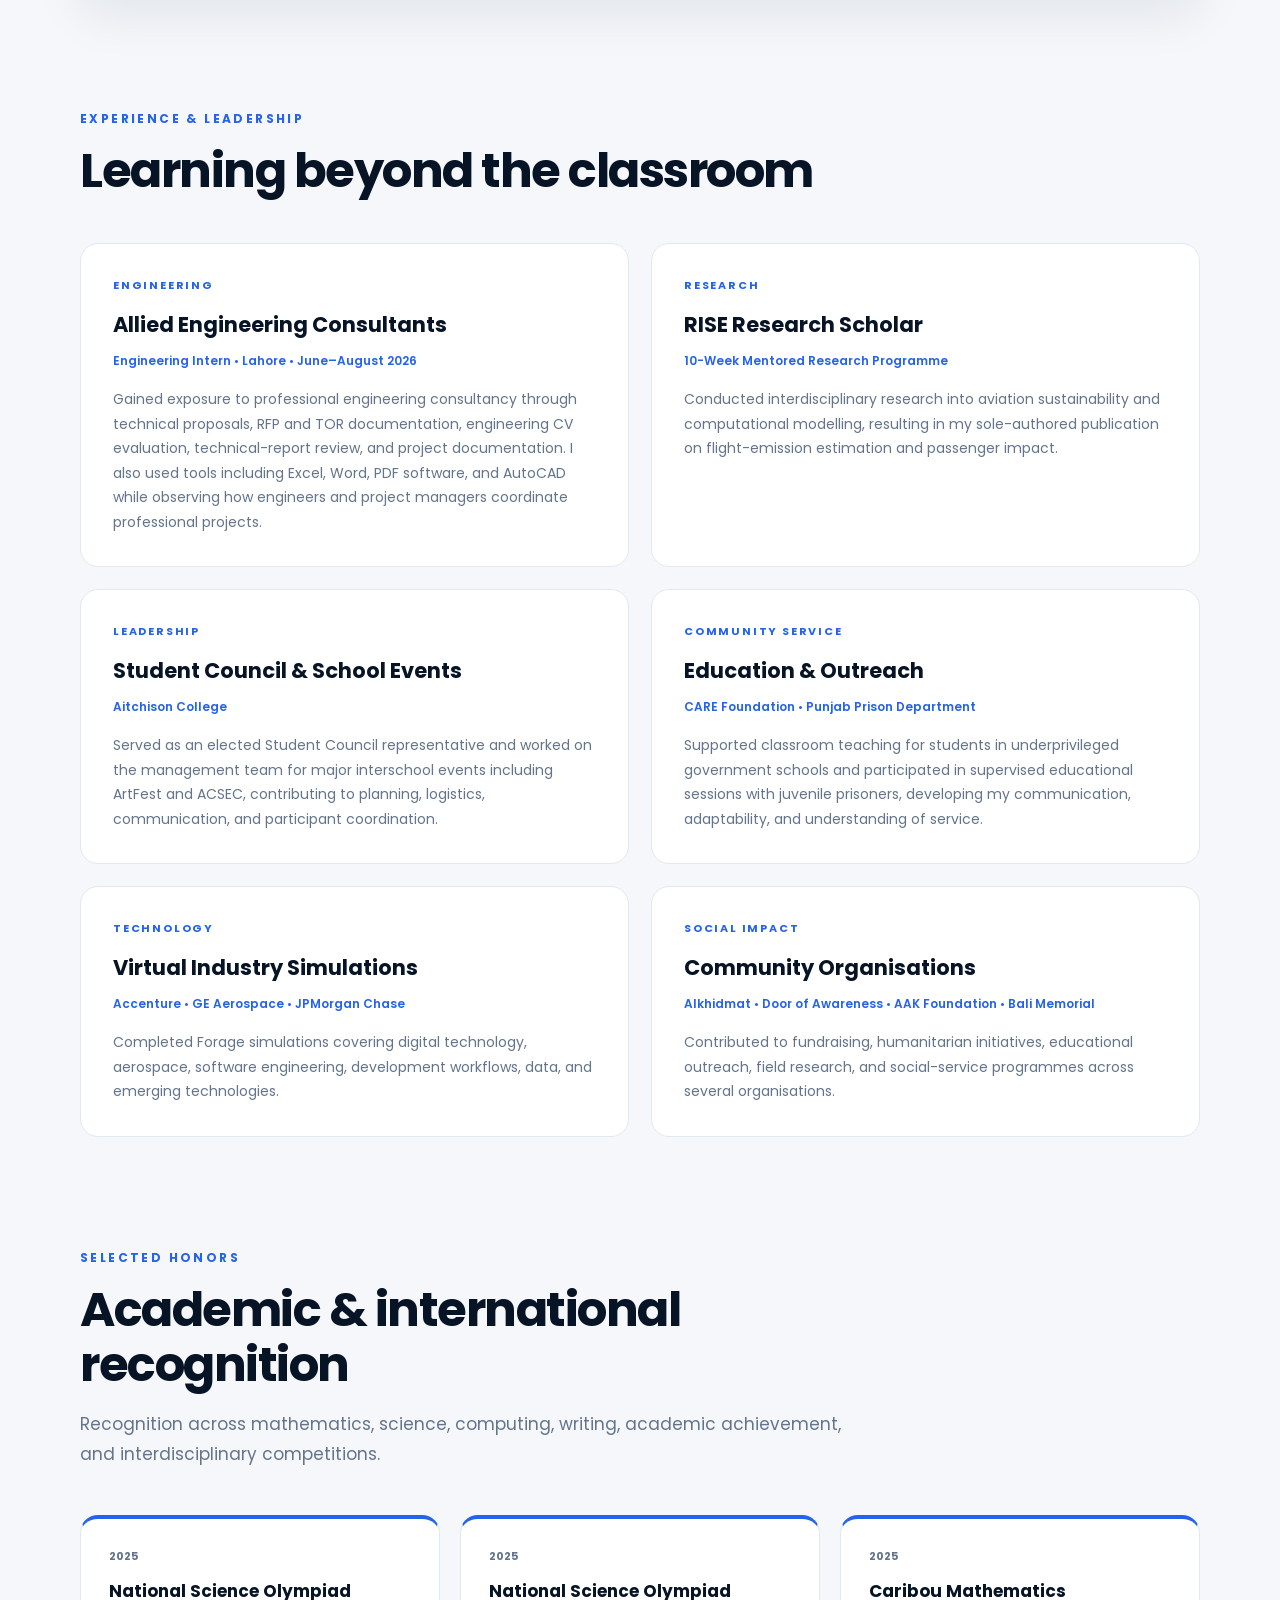
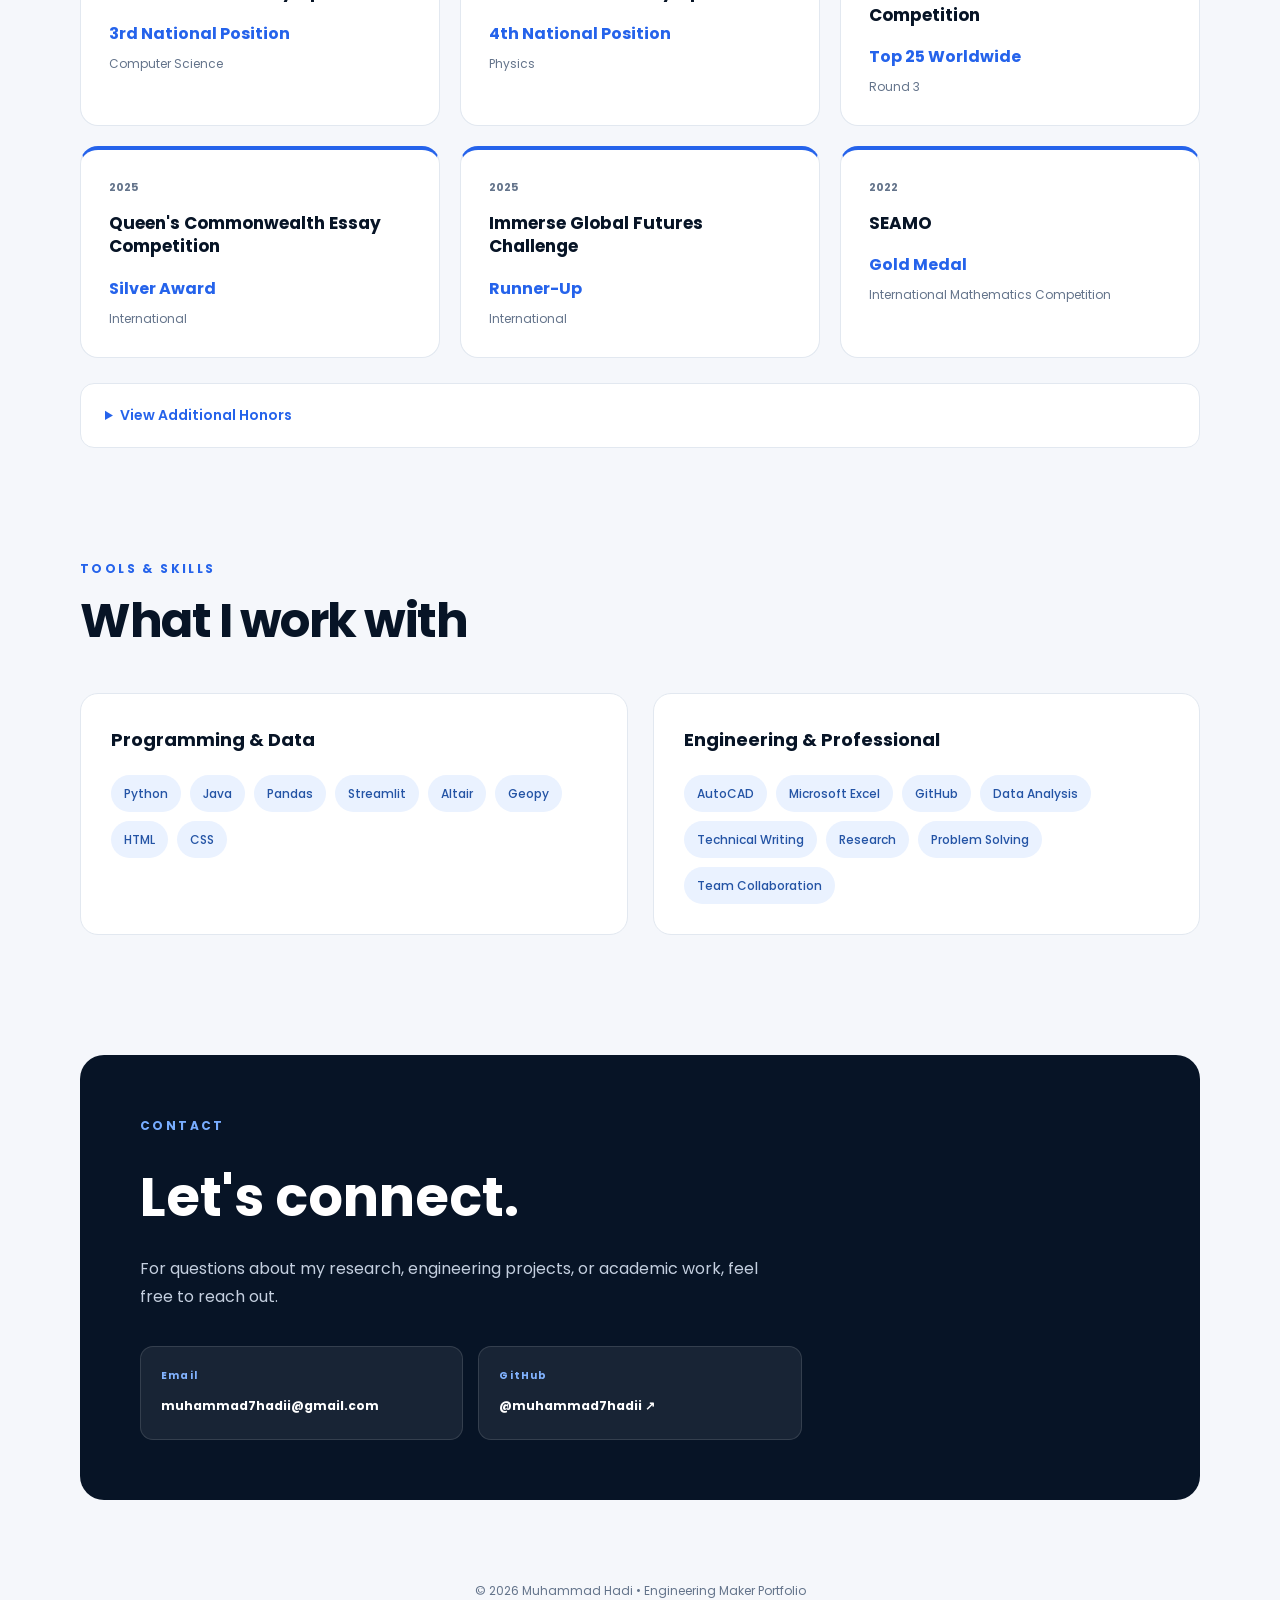
==== commit bba76d56: "Update index.html" ====
--- a/index.html
+++ b/index.html
@@ -572,7 +572,7 @@
 
             <div>
                 <strong>Aitchison College Academic Blazer</strong>
-                <span>Outstanding O-Level Academic Achievement • 2025</span>
+                <span>Outstanding IGCSE Academic Achievement • 2025</span>
             </div>
 
             <div>
@@ -712,7 +712,7 @@
 
 
         <a
-            href="https://github.com/mhadijaz69"
+            href="https://github.com/muhammad7hadii"
             target="_blank"
             rel="noopener noreferrer"
             class="contact-card"
@@ -720,17 +720,7 @@
             <span>GitHub</span>
             <strong>@muhammad7hadii ↗</strong>
         </a>
-
-
-        <a
-            href="https://www.linkedin.com/in/muhammad-hadi-9a4661386/"
-            target="_blank"
-            rel="noopener noreferrer"
-            class="contact-card"
-        >
-            <span>LinkedIn</span>
-            <strong>Muhammad Hadi ↗</strong>
-        </a>
+        
 
     </div>
 
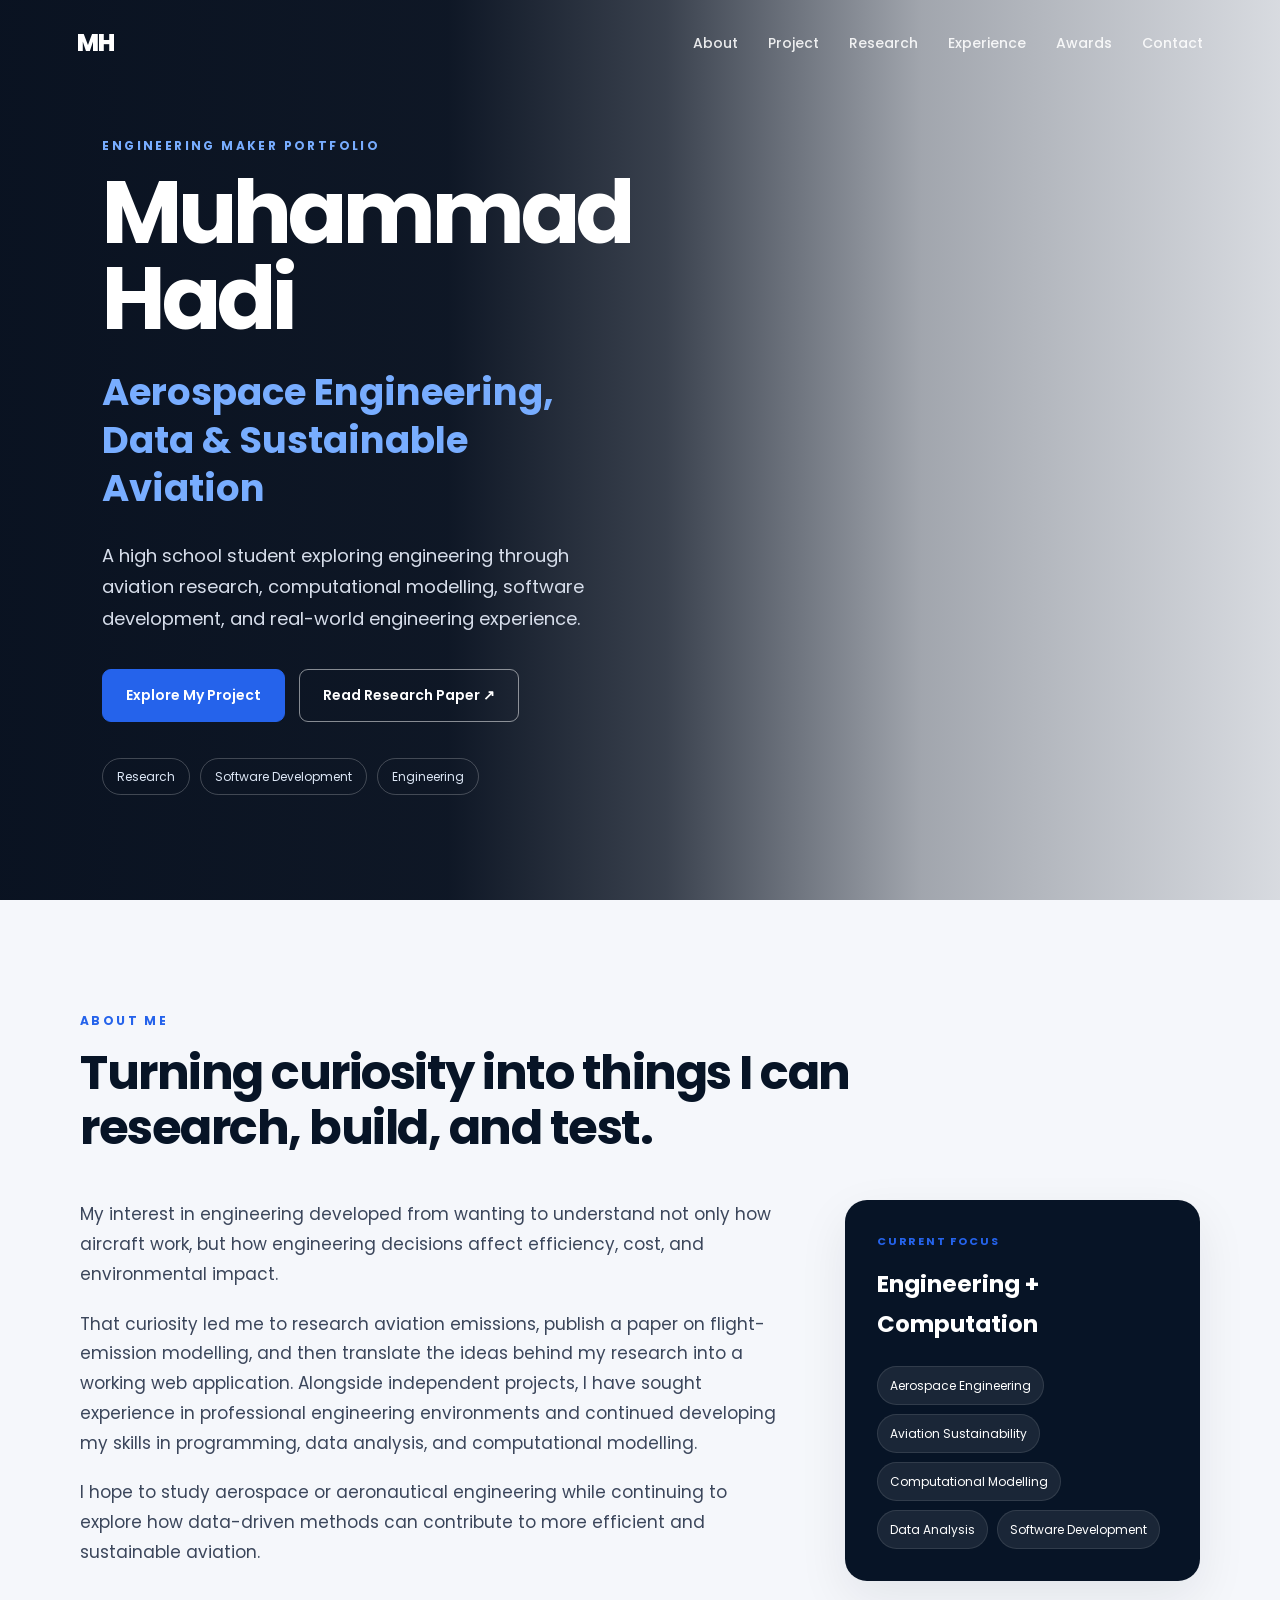
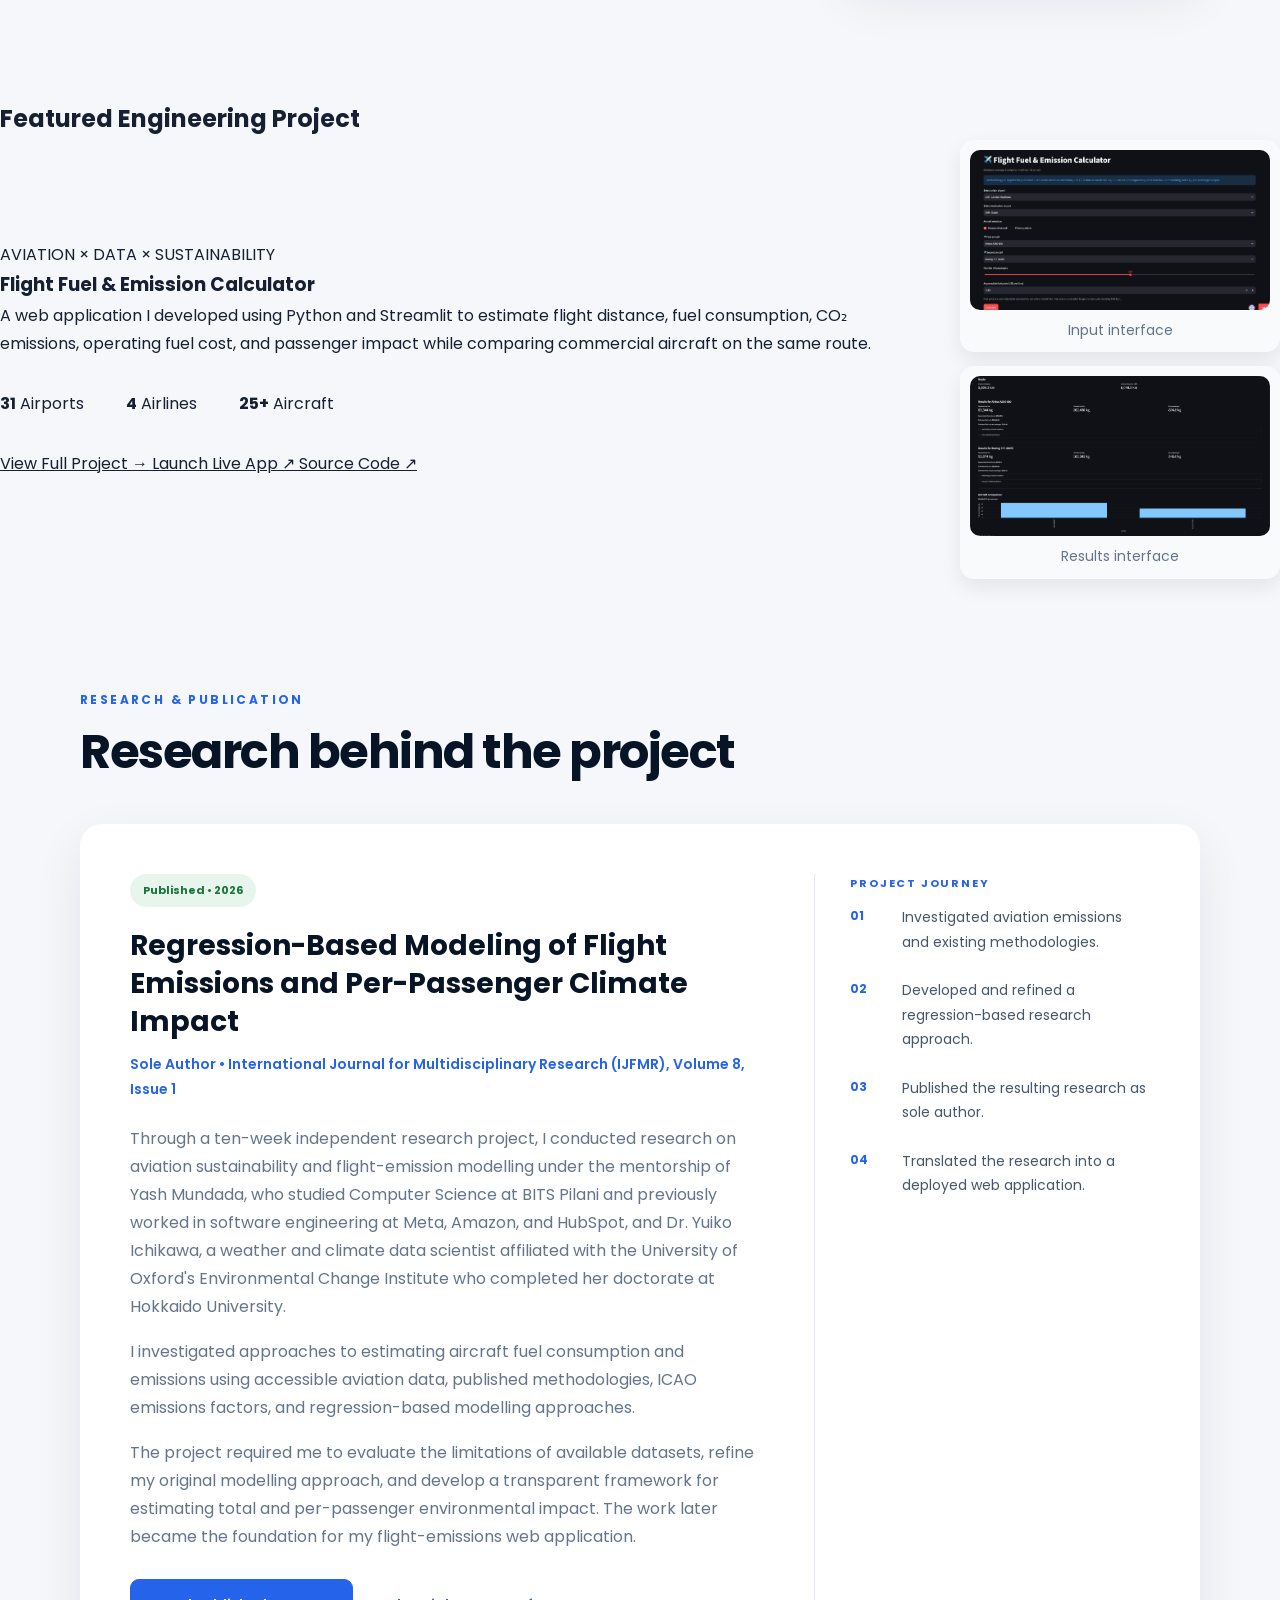
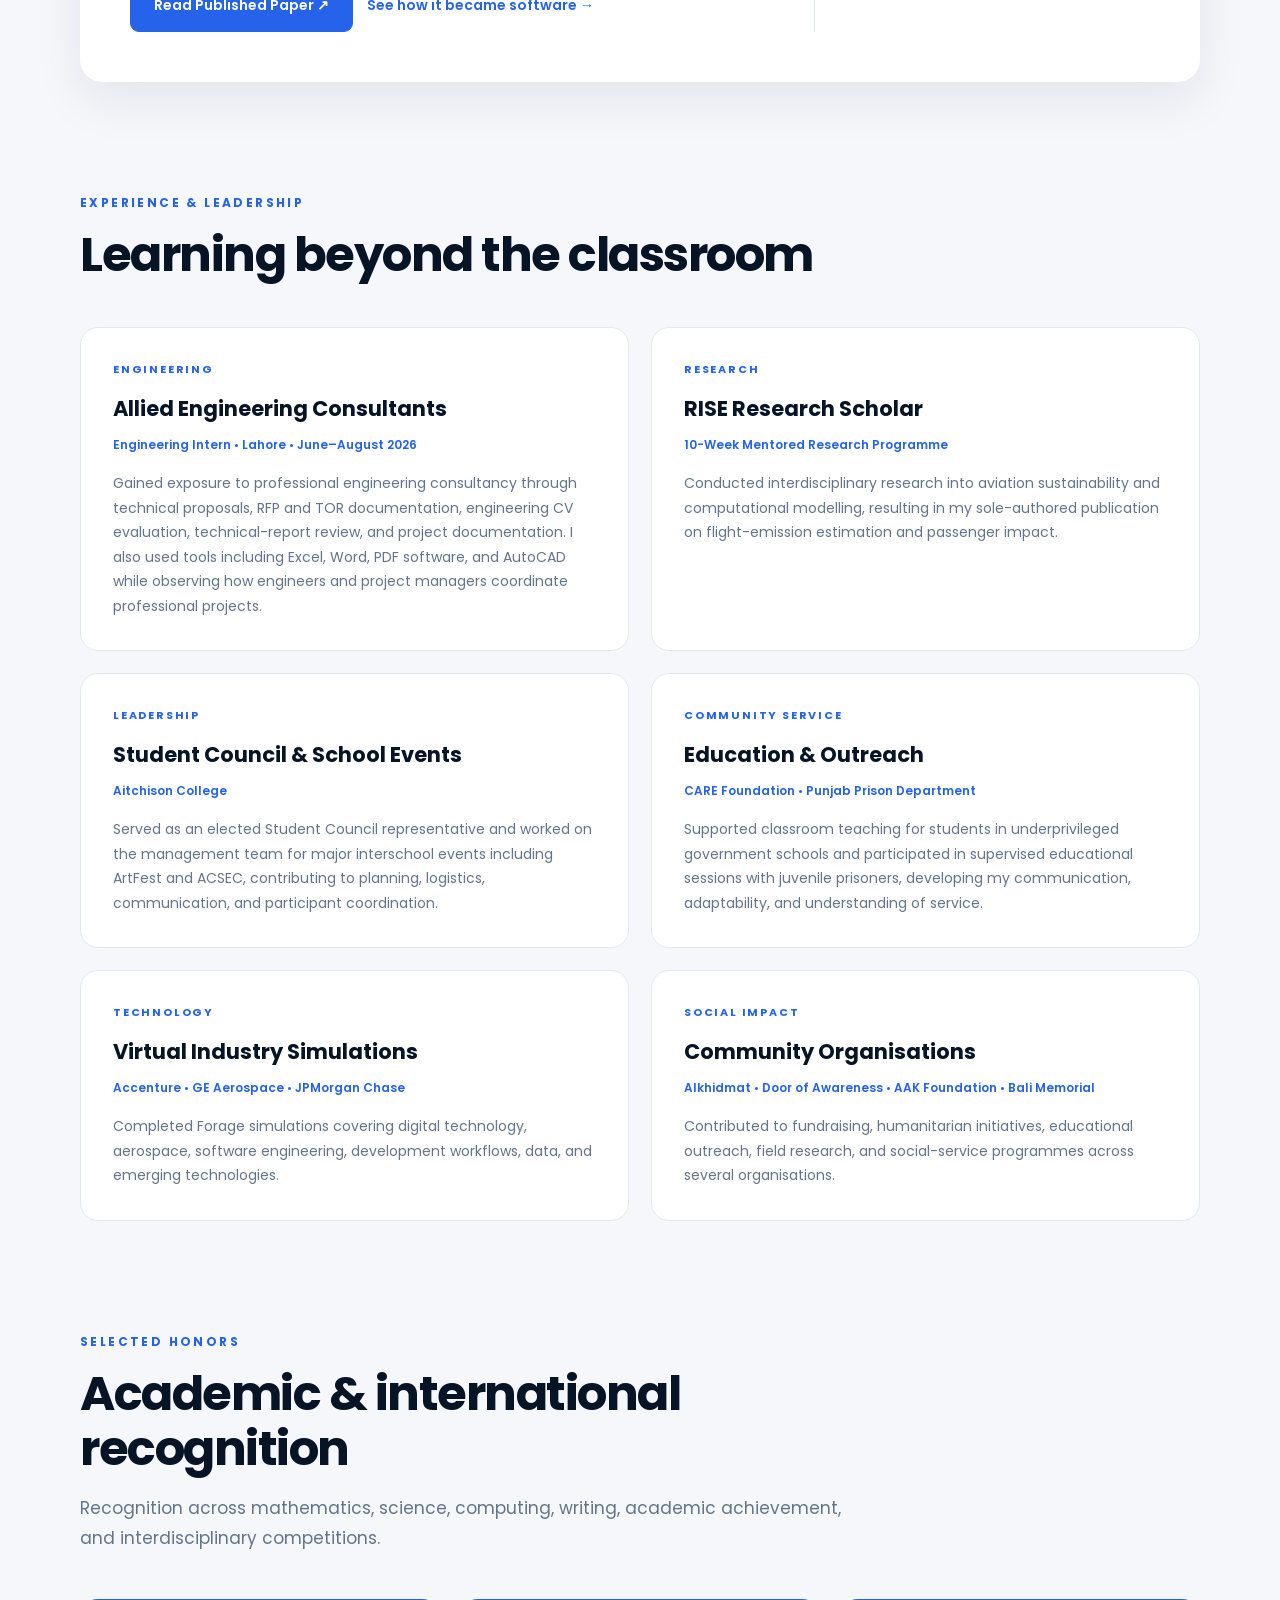
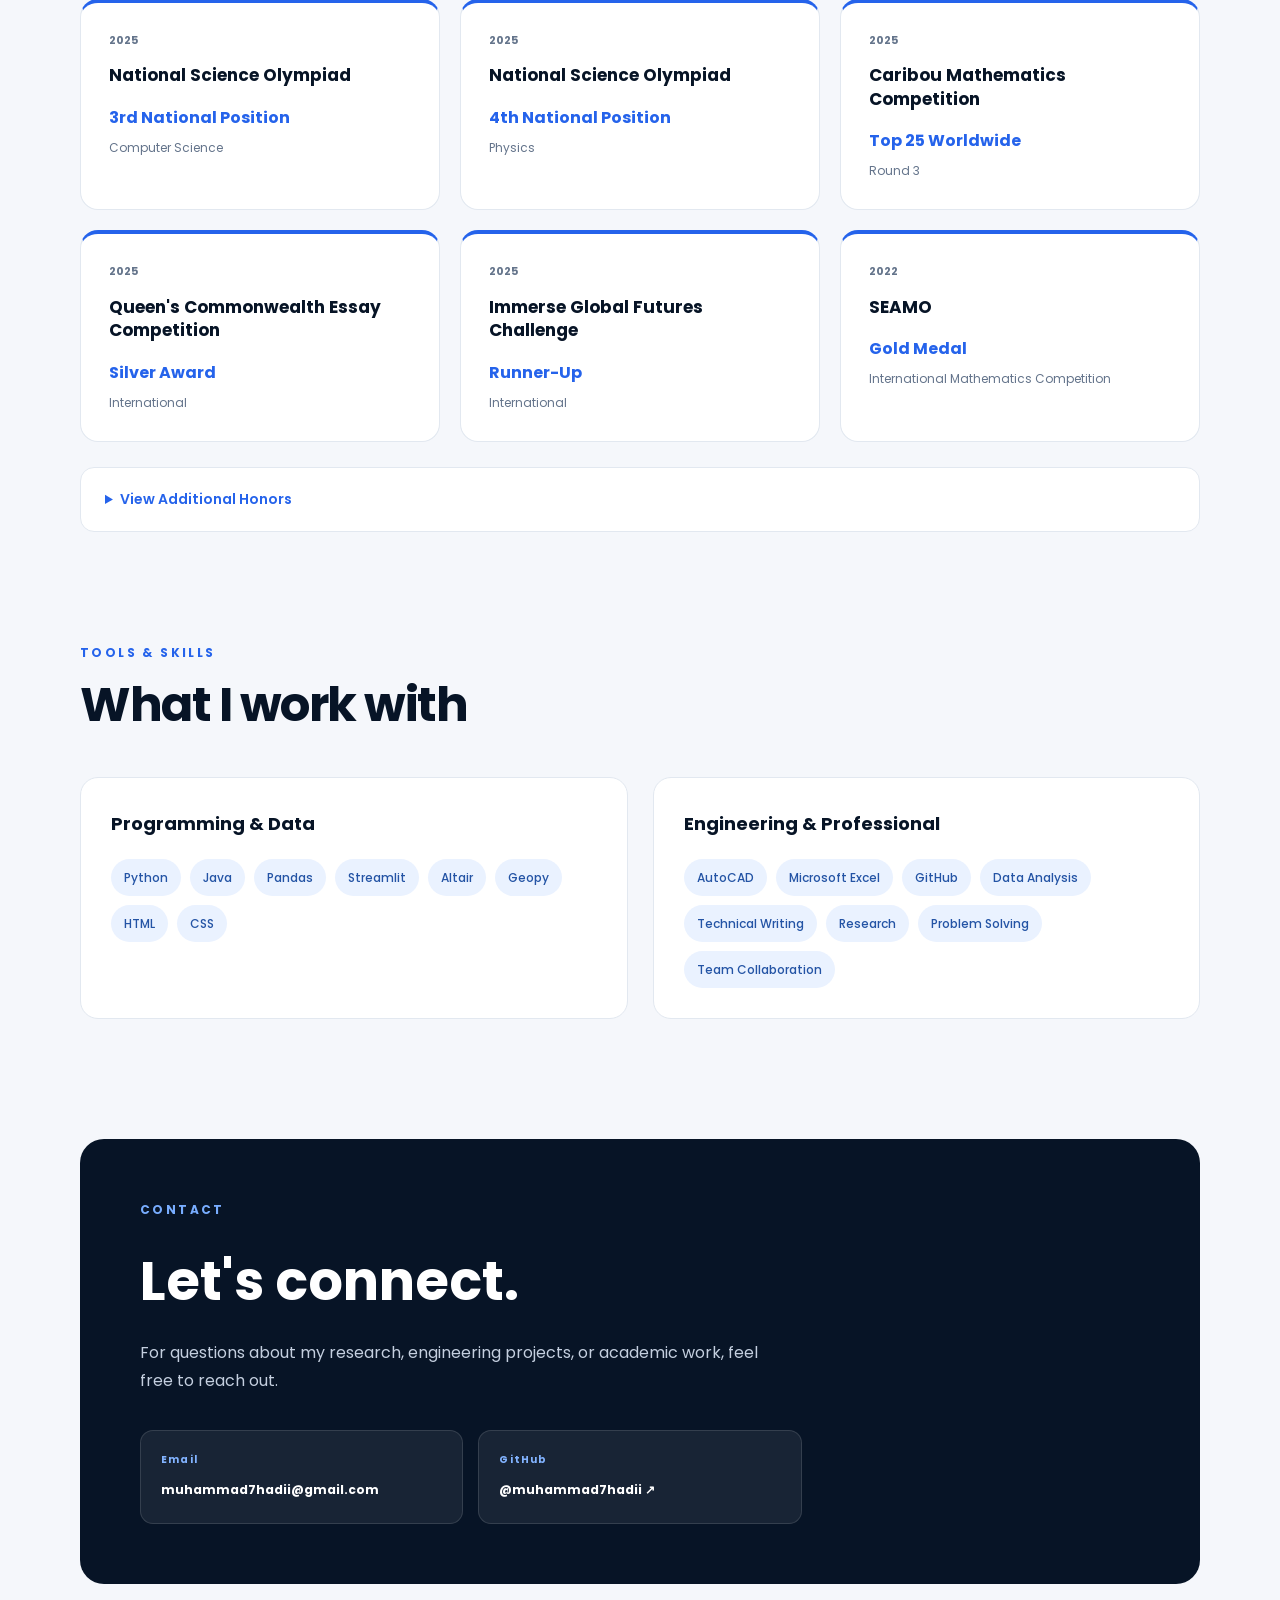
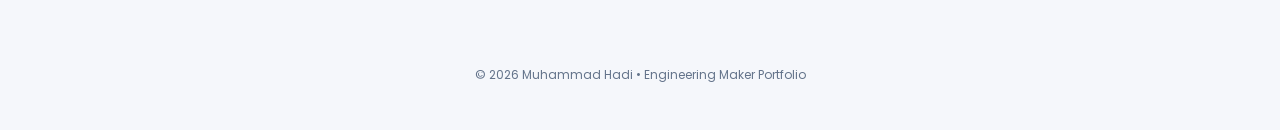
==== commit c2ed1670: "Update index.html" ====
--- a/index.html
+++ b/index.html
@@ -281,13 +281,16 @@
             </p>
             
             <p>
-             <p>
-             Through a ten-week independent research project, I conducted
-             research on aviation sustainability and flight-emission modelling
-             under the mentorship of Yash Mundada, who studied Computer Science
-             at BITS Pilani and previously worked in software engineering at
-             Meta, Amazon, and HubSpot.
-            </p>
+          <p>
+          Through a ten-week independent research project, I conducted
+          research on aviation sustainability and flight-emission modelling
+          under the mentorship of Yash Mundada, who studied Computer Science
+          at BITS Pilani and previously worked in software engineering at
+          Meta, Amazon, and HubSpot, and Dr. Yuiko Ichikawa, a weather and
+          climate data scientist affiliated with the University of Oxford's
+          Environmental Change Institute who completed her doctorate at
+          Hokkaido University.
+         </p>
             </p>
 
              <p>
